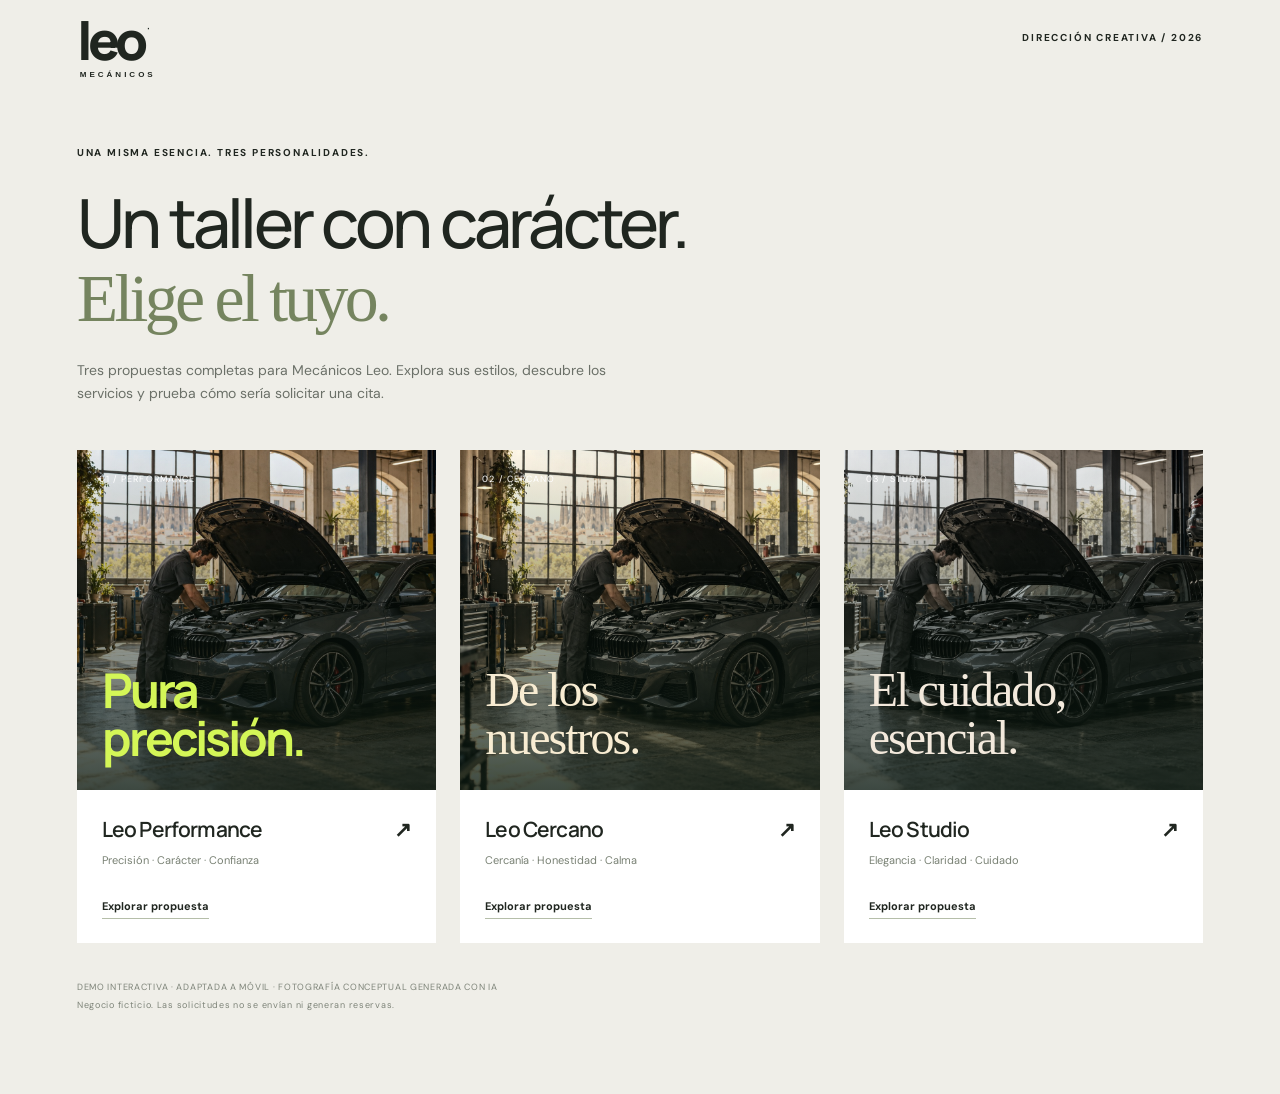
==== index.html @ 61a5a48f "Add three Mecánicos Leo website demos" ====
<!doctype html><html lang="es"><head><meta charset="utf-8"><meta name="viewport" content="width=device-width,initial-scale=1"><title>Mecánicos Leo · Tres formas de avanzar</title><link rel="stylesheet" href="styles.css"></head><body class="gallery"><header><a class="brand" href="index.html">leo<span>·</span><small>MECÁNICOS</small></a><span class="eyebrow">DIRECCIÓN CREATIVA / 2026</span></header><main class="gallery-main"><p class="eyebrow">UNA MISMA ESENCIA. TRES PERSONALIDADES.</p><h1>Un taller con carácter.<br><em>Elige el tuyo.</em></h1><p class="gallery-intro">Tres propuestas completas para Mecánicos Leo. Explora sus estilos, descubre los servicios y prueba cómo sería solicitar una cita.</p><div class="concepts"><a class="concept-card performance" href="performance.html"><div class="concept-image"><img src="assets/garage.jpg" alt="Fotografía conceptual de taller mecánico"><span>01 / PERFORMANCE</span><strong>Pura<br>precisión.</strong></div><div class="concept-info"><h2>Leo Performance <span>↗</span></h2><p>Precisión · Carácter · Confianza</p><b>Explorar propuesta</b></div></a><a class="concept-card cercano" href="cercano.html"><div class="concept-image"><img src="assets/garage.jpg" alt="Fotografía conceptual de taller mecánico"><span>02 / CERCANO</span><strong>De los<br>nuestros.</strong></div><div class="concept-info"><h2>Leo Cercano <span>↗</span></h2><p>Cercanía · Honestidad · Calma</p><b>Explorar propuesta</b></div></a><a class="concept-card studio" href="studio.html"><div class="concept-image"><img src="assets/garage.jpg" alt="Fotografía conceptual de taller mecánico"><span>03 / STUDIO</span><strong>El cuidado,<br>esencial.</strong></div><div class="concept-info"><h2>Leo Studio <span>↗</span></h2><p>Elegancia · Claridad · Cuidado</p><b>Explorar propuesta</b></div></a></div><p class="gallery-foot">DEMO INTERACTIVA · ADAPTADA A MÓVIL · FOTOGRAFÍA CONCEPTUAL GENERADA CON IA<br>Negocio ficticio. Las solicitudes no se envían ni generan reservas.</p></main></body></html>
---- styles.css ----
@import url('https://fonts.googleapis.com/css2?family=DM+Sans:wght@400;500;600;700&family=Manrope:wght@400;500;600;700;800&display=swap');
:root{--bg:#f5f4ef;--ink:#202521;--accent:#d4f657;--muted:#686e68;--line:#d9ddd4;--surface:#fff;--heading:'Manrope',Arial,sans-serif;--radius:0px}*{box-sizing:border-box}html{scroll-behavior:smooth;scroll-padding-top:110px}body{margin:0;background:var(--bg);color:var(--ink);font:15px/1.65 'DM Sans',Arial,sans-serif}a{color:inherit;text-decoration:none}button,input,textarea,select{font:inherit}button,a,input,textarea,select{-webkit-tap-highlight-color:transparent}button{cursor:pointer}img{width:100%;height:100%;object-fit:cover;display:block}h1,h2,h3,p{margin:0}h1,h2,h3{font-family:var(--heading);line-height:1.08;letter-spacing:-.055em}h1{font-size:clamp(56px,6.8vw,104px);font-weight:800}h1 em{font-style:normal;color:var(--accent)}h2{font-size:clamp(34px,4vw,58px);font-weight:600}h3{font-size:25px}button{border:0}.eyebrow{font-size:10px;font-weight:700;letter-spacing:.18em;margin-bottom:24px}header{height:100px;padding:0 6%;display:flex;align-items:center;justify-content:space-between;background:var(--bg);position:relative;z-index:5}.brand{font:800 53px/.75 'Manrope',Arial,sans-serif;letter-spacing:-5px;position:relative;display:inline-block}.brand>span{font:12px Arial;letter-spacing:0;vertical-align:top;margin-left:4px}.brand small{display:block;font:700 8px/1 Arial;letter-spacing:3px;margin:10px 0 0 3px}.mainnav{display:flex;align-items:center;gap:32px;font-size:12px;font-weight:600}.button{display:inline-flex;align-items:center;justify-content:space-between;gap:30px;min-height:54px;padding:17px 25px;background:var(--accent);color:#18201a;font-size:12px;font-weight:700;border-radius:var(--radius);transition:transform .2s,filter .2s}.button:hover{transform:translateY(-3px);filter:brightness(1.08)}.button.small{min-height:44px;padding:12px 22px}.menu{display:none}.concept{height:40px;background:#161a18;color:#cbd2cb;display:flex;align-items:center;justify-content:space-between;padding:0 6%;font-size:9px;letter-spacing:.1em}.concept nav{display:flex;gap:24px}.concept nav a{opacity:.55}.concept nav a[aria-current]{opacity:1;color:#d4f657}.hero{position:relative;min-height:650px;background:#1b211f;color:#fff;overflow:hidden}.hero-photo{position:absolute;inset:0}.hero-photo img{object-position:center 60%}.hero-photo:after{content:'';position:absolute;inset:0;background:linear-gradient(90deg,rgba(6,15,12,.94),rgba(6,15,12,.72) 35%,rgba(6,15,12,.08) 80%)}.hero-copy{position:relative;padding:80px 6% 90px;max-width:850px}.hero .eyebrow{color:var(--accent)}.description{max-width:395px;margin:27px 0;color:#d0d5d2;font-size:15px}.actions{display:flex;align-items:center;gap:28px}.secondary{font-size:12px;border-bottom:1px solid #727b75;padding:10px 0}.hero-note{font-size:10px;color:#b3bdb5;margin-top:35px}.hero-note span{margin:0 12px}.photo-caption{position:absolute;right:5%;bottom:36px;font-size:9px;letter-spacing:.18em;display:flex;flex-direction:column;gap:6px}.photo-caption span{opacity:.6}.trust{display:flex;justify-content:space-between;align-items:center;padding:28px 6%;border-bottom:1px solid var(--line);font-size:11px}.trust>span{font-weight:700;font-size:15px}.section{padding:95px 6%}.section-heading{display:flex;align-items:end;justify-content:space-between;gap:40px;margin-bottom:45px}.section-heading>p{max-width:330px;color:var(--muted);font-size:13px}.services{display:grid;grid-template-columns:repeat(3,1fr);border-top:1px solid var(--line)}.service{padding:30px 30px 20px 0}.service+.service{border-left:1px solid var(--line);padding-left:30px}.number{font-size:10px;color:var(--muted);display:block;margin-bottom:42px}.service h3{margin-bottom:18px}.service p{color:var(--muted);font-size:13px;max-width:300px;min-height:85px}.textlink{padding:12px 0;background:transparent;color:var(--ink);border-bottom:1px solid var(--line);font-size:11px;font-weight:700;display:flex;justify-content:space-between;gap:30px}.about{display:grid;grid-template-columns:1fr 1fr;gap:8%;padding-top:25px;align-items:center}.about-image{position:relative;height:530px;overflow:hidden;border-radius:var(--radius)}.about-image img{object-position:70% center}.about-image>span{position:absolute;bottom:25px;left:25px;color:#fff;font-size:9px;letter-spacing:.13em;background:#1b211fcc;padding:12px}.about-copy>p:not(.eyebrow){margin:25px 0;color:var(--muted);font-size:13px;max-width:410px}.promise{display:flex;gap:15px;margin:23px 0}.promise>span{font-size:14px}.promise strong{font-size:12px}.promise p{font-size:12px;color:var(--muted);margin-top:3px}.process{background:var(--ink);color:var(--bg)}.process>.eyebrow{color:var(--accent)}.steps{display:grid;grid-template-columns:repeat(3,1fr);gap:60px;margin-top:55px}.steps article{border-top:1px solid #ffffff30;padding-top:20px}.steps span{font-size:11px;color:var(--accent)}.steps h3{margin:30px 0 16px}.steps p{font-size:13px;opacity:.65;max-width:280px}.faq{display:grid;grid-template-columns:1fr 1fr;gap:50px}details{border-bottom:1px solid var(--line);padding:20px 0}summary{cursor:pointer;font-weight:600;font-size:13px;display:flex;justify-content:space-between;gap:20px;list-style:none}summary:after{content:'+'}details[open] summary:after{content:'−'}details p{font-size:13px;color:var(--muted);margin-top:15px}.closing{padding:75px 6%;background:var(--accent);position:relative}.closing .button{position:absolute;right:6%;bottom:85px;background:var(--ink);color:var(--bg)}.closing h2{font-size:clamp(40px,5vw,70px)}footer{display:flex;align-items:center;justify-content:space-between;padding:50px 6%;gap:30px}footer p{font-size:11px;color:var(--muted)}footer p small{font-size:10px}footer>a:last-child{font-size:11px}dialog{border:0;width:min(530px,calc(100% - 28px));padding:38px;background:var(--bg);color:var(--ink);border-radius:var(--radius);max-height:90vh;overflow:auto}dialog::backdrop{background:#08100ddd;backdrop-filter:blur(5px)}.dialog-head{display:flex;justify-content:space-between;align-items:start}.close{font-size:28px;background:transparent;color:var(--ink);line-height:1}dialog h2{font-size:36px}dialog form>p{font-size:12px;color:var(--muted);margin:15px 0}label{display:block;font-size:12px;font-weight:600;margin:18px 0}label span{color:var(--muted);font-weight:400}input,select,textarea{display:block;width:100%;margin-top:7px;border:1px solid var(--line);background:var(--surface);color:var(--ink);padding:12px;border-radius:var(--radius);min-height:46px}form>.button{width:100%}.result{background:#e3efd4;color:#233d21;padding:16px;font-size:13px;margin-top:20px}.form-note{text-align:center;font-size:10px!important}:focus-visible{outline:3px solid #769ad9;outline-offset:4px}.cercano{--bg:#f7f3eb;--ink:#303e32;--accent:#d3e2aa;--muted:#767b6f;--line:#dedfd4;--radius:8px;--heading:Georgia,serif}.cercano h1{font-weight:400;letter-spacing:-.06em}.cercano h1 em{color:#e5dfbe;font-style:italic}.cercano .hero{margin:0 3%;border-radius:12px;min-height:660px}.cercano .hero-photo{left:39%}.cercano .hero-photo img{object-position:65% center}.cercano .hero-photo:after{background:linear-gradient(90deg,#303e32,transparent 70%)}.cercano .hero{background:#303e32}.cercano .hero-copy{padding-left:3.2%}.cercano .photo-caption{bottom:25px}.cercano .closing{margin:0 3%;border-radius:12px;background:#e3e8d7}.cercano .process{background:#e7eadf;color:#303e32}.cercano .process>.eyebrow,.cercano .steps span{color:#64764c}.cercano .steps article{border-color:#303e3230}.studio{--bg:#f5f3ef;--ink:#2a2928;--accent:#c5a583;--muted:#817c76;--line:#dcd7cf;--heading:Georgia,serif}.studio h1{font-weight:400;letter-spacing:-.05em}.studio h1 em{color:#a88b6e;font-style:italic}.studio .hero{background:var(--bg);color:var(--ink);display:grid;grid-template-columns:1fr 1fr;padding:20px 6% 60px;gap:5%;min-height:650px}.studio .hero-photo{position:relative;grid-column:2;grid-row:1}.studio .hero-photo:after{display:none}.studio .hero-copy{grid-column:1;grid-row:1;padding:55px 0 40px}.studio h1{font-size:clamp(45px,5.6vw,84px)}.studio .hero .eyebrow{color:var(--muted)}.studio .description,.studio .hero-note{color:var(--muted)}.studio .hero .button{background:var(--ink);color:#fff}.studio .photo-caption{right:8%;color:#fff;bottom:85px}.studio .actions{align-items:start;flex-direction:column;gap:12px}.studio .trust{margin:0 6%;padding:25px 0;border-top:1px solid var(--line)}.studio .closing{background:#e5dfd5}.studio .process{background:#30302e}.gallery{background:#efeee8;--ink:#202620}.gallery header{background:transparent}.gallery-main{padding:45px 6%}.gallery h1{font-size:clamp(40px,5.3vw,76px);font-weight:500}.gallery h1 em{color:#75845f;font-family:Georgia,serif}.gallery-intro{max-width:570px;margin:24px 0 45px;color:#6b7068;font-size:14px}.concepts{display:grid;grid-template-columns:repeat(3,1fr);gap:24px}.concept-card{background:#fff;transition:transform .25s}.concept-card:hover{transform:translateY(-8px)}.concept-image{height:340px;position:relative;overflow:hidden;background:#17221b}.concept-image:after{content:'';position:absolute;inset:0;background:linear-gradient(0deg,#0c1a12ca,transparent)}.concept-image img{transition:transform .6s;object-position:65% center}.concept-card:hover img{transform:scale(1.05)}.concept-image>span{position:absolute;top:22px;left:22px;color:#fff;font-size:9px;letter-spacing:.12em;z-index:1}.concept-image strong{position:absolute;bottom:28px;left:25px;color:#d4f657;font:700 48px/1 'Manrope',Arial,sans-serif;letter-spacing:-3px;z-index:1}.concept-card.cercano .concept-image strong{font-family:Georgia,serif;font-weight:400;color:#f8ecd2;letter-spacing:-2px}.concept-card.cercano img{filter:sepia(.3);object-position:40% center}.concept-card.studio .concept-image strong{font-family:Georgia,serif;font-weight:400;color:#f3e9dc;letter-spacing:-2px}.concept-card.studio img{filter:saturate(.4);object-position:80% center}.concept-info{padding:25px}.concept-info h2{font:600 21px 'Manrope',Arial,sans-serif;letter-spacing:-.04em;display:flex;justify-content:space-between}.concept-info p{font-size:11px;color:#788073;margin:8px 0 24px}.concept-info b{font-size:11px;border-bottom:1px solid #b5bea9;padding-bottom:5px}.gallery-foot{font-size:9px;letter-spacing:.08em;color:#7e8479;margin:35px 0;line-height:2}
@media(min-width:1600px){body{max-width:1800px;margin:auto}}@media(max-width:900px){.mainnav{gap:18px}.hero-copy{max-width:660px}.hero h1{font-size:72px}.section{padding:70px 6%}.about{gap:5%}.about-image{height:450px}.concepts{gap:15px}.concept-image{height:290px}.concept-image strong{font-size:39px}.concept-info{padding:20px}.concept-info h2{font-size:17px}.studio .hero h1{font-size:57px}.studio .description{font-size:13px}.concept>span{display:none}}@media(max-width:650px){header{height:85px}.brand{font-size:45px}.concept{height:auto;min-height:60px;align-items:start;justify-content:center;flex-direction:column;gap:7px;padding:8px 6%}.concept nav{gap:20px}.concept>a{font-size:8px}.menu{display:block;background:transparent;color:var(--ink);font-size:12px}.mainnav{display:none;position:absolute;top:85px;left:0;right:0;padding:25px 6%;background:var(--bg);box-shadow:0 15px 20px #0002}.mainnav.open{display:flex;align-items:stretch;flex-direction:column}.hero{min-height:720px}.hero-copy{padding:55px 6% 190px}.hero h1{font-size:clamp(48px,12vw,70px)}.hero-photo img{object-position:65% center}.hero-photo:after{background:linear-gradient(90deg,#0e1914e8,#0e191450),linear-gradient(0deg,#0e191450,#0e191440)}.description{font-size:14px;max-width:340px}.actions{gap:20px;flex-wrap:wrap}.hero-note{margin-top:24px}.photo-caption{left:6%;bottom:30px}.trust{display:grid;grid-template-columns:1fr 1fr;gap:14px;padding:24px 6%}.trust>span{font-size:13px}.trust p{font-size:10px}.section{padding:60px 6%}.section-heading{display:block;margin-bottom:30px}.section-heading>p{margin-top:22px}.services{grid-template-columns:1fr}.service,.service+.service{padding:25px 0;border-left:0;border-bottom:1px solid var(--line)}.number{margin-bottom:20px}.service p{min-height:0;margin-bottom:16px;max-width:100%}.service h3{font-size:27px}.about{display:flex;flex-direction:column;gap:35px;padding-top:10px}.about-image{width:100%;height:360px}.about-copy{width:100%}.steps{grid-template-columns:1fr;gap:30px;margin-top:35px}.steps h3{margin-top:18px}.steps p{max-width:100%}.faq{grid-template-columns:1fr;gap:25px}.closing{padding:50px 6%}.closing .button{position:static;margin-top:30px}.closing h2{font-size:43px}footer{align-items:start;flex-wrap:wrap;gap:25px}footer p{max-width:220px}footer>a:last-child{width:100%}.cercano .hero-photo{left:0;top:40%}.cercano .hero-photo:after{background:linear-gradient(0deg,#303e3230,#303e32)}.cercano .hero-copy{padding:40px 6% 230px}.cercano .hero h1{font-size:58px}.cercano .hero .eyebrow{font-size:8px}.cercano .description{font-size:13px}.studio .hero{display:flex;flex-direction:column;padding:0 6% 35px;gap:0}.studio .hero-copy{order:0;padding-top:35px}.studio .hero-photo{order:1;height:340px;flex:none}.studio .hero h1{font-size:56px}.studio .photo-caption{bottom:55px;left:10%;font-size:8px}.studio .actions{flex-direction:row;align-items:center;gap:18px}.studio .hero-note{margin-top:20px}.gallery header>.eyebrow{font-size:8px;margin:0;max-width:120px;text-align:right}.gallery-main{padding-top:30px}.gallery h1{font-size:43px}.gallery-intro{font-size:13px}.concepts{grid-template-columns:1fr;gap:25px}.concept-image{height:330px}.concept-image strong{font-size:52px}.concept-info h2{font-size:24px}.concept-info p{margin-bottom:17px}.gallery-foot{font-size:8px}dialog{padding:25px}dialog h2{font-size:32px}}
@media(prefers-reduced-motion:reduce){html{scroll-behavior:auto}*{transition:none!important}}
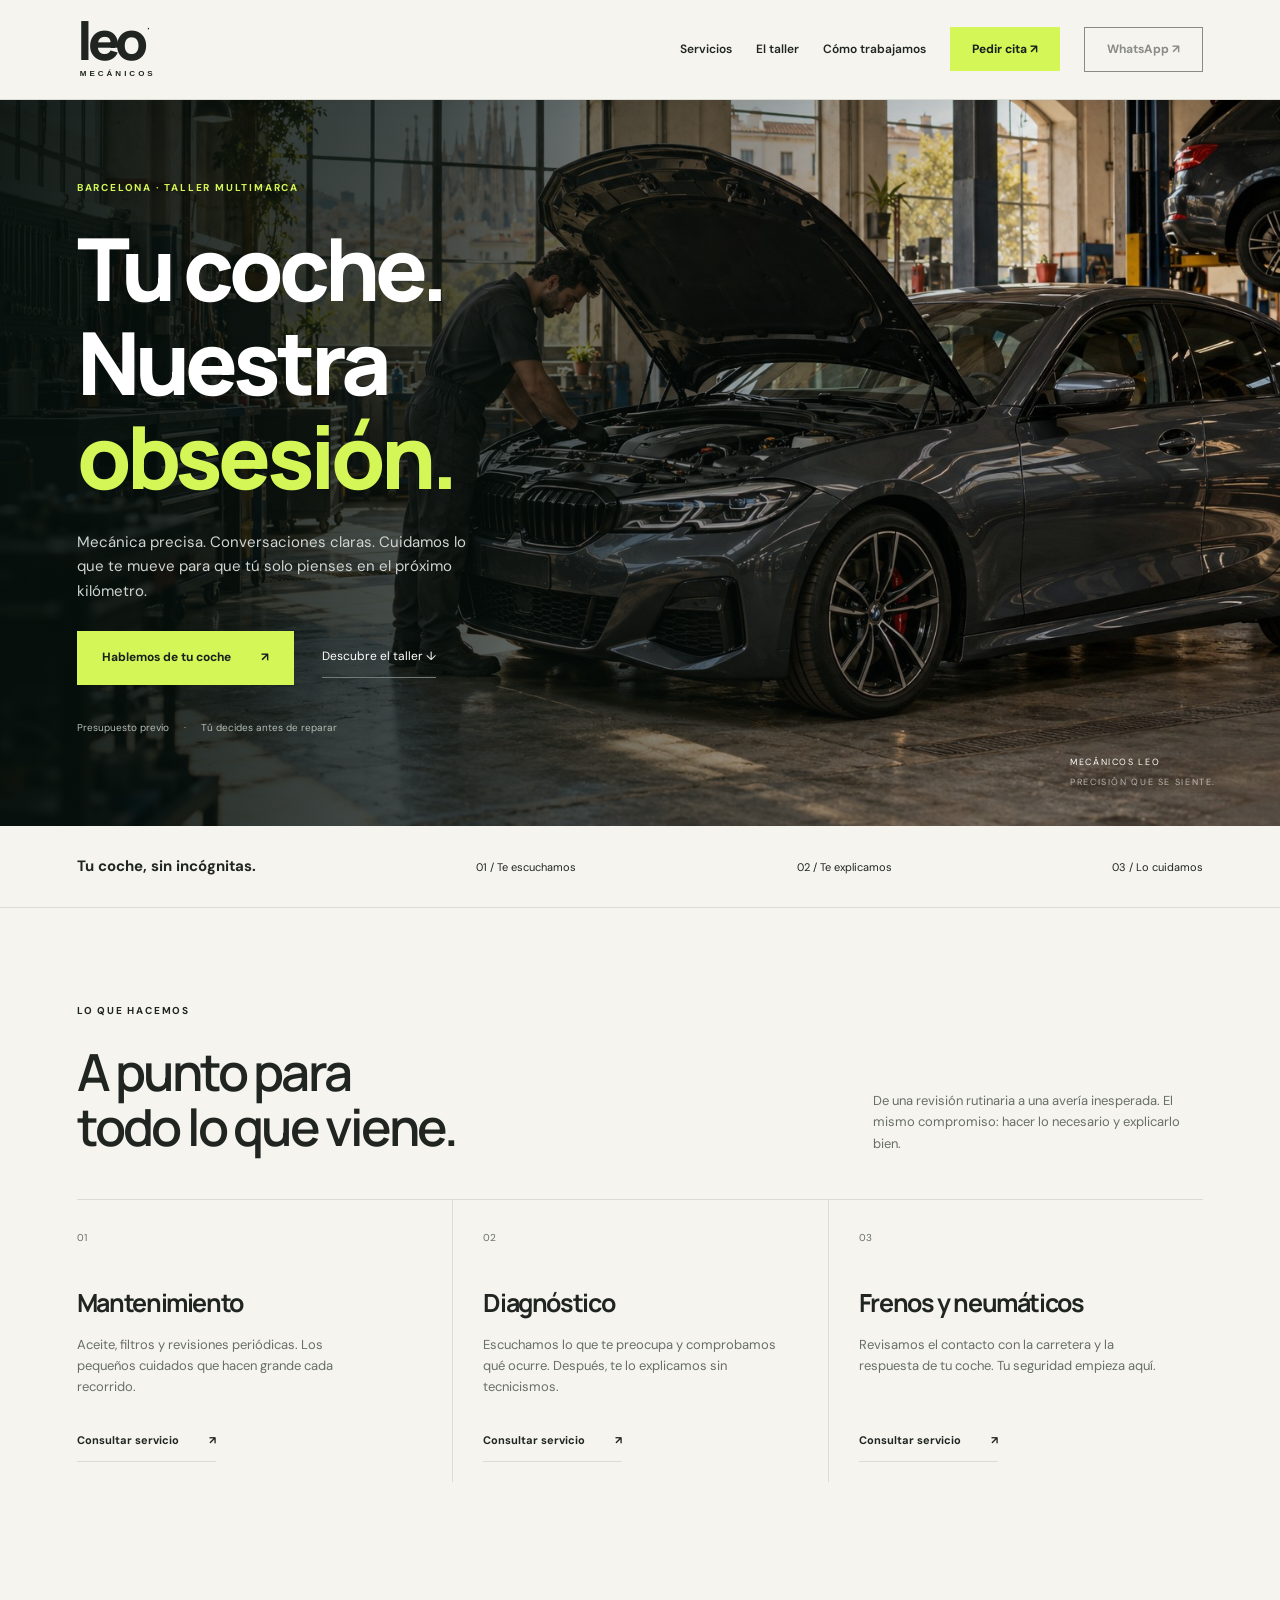
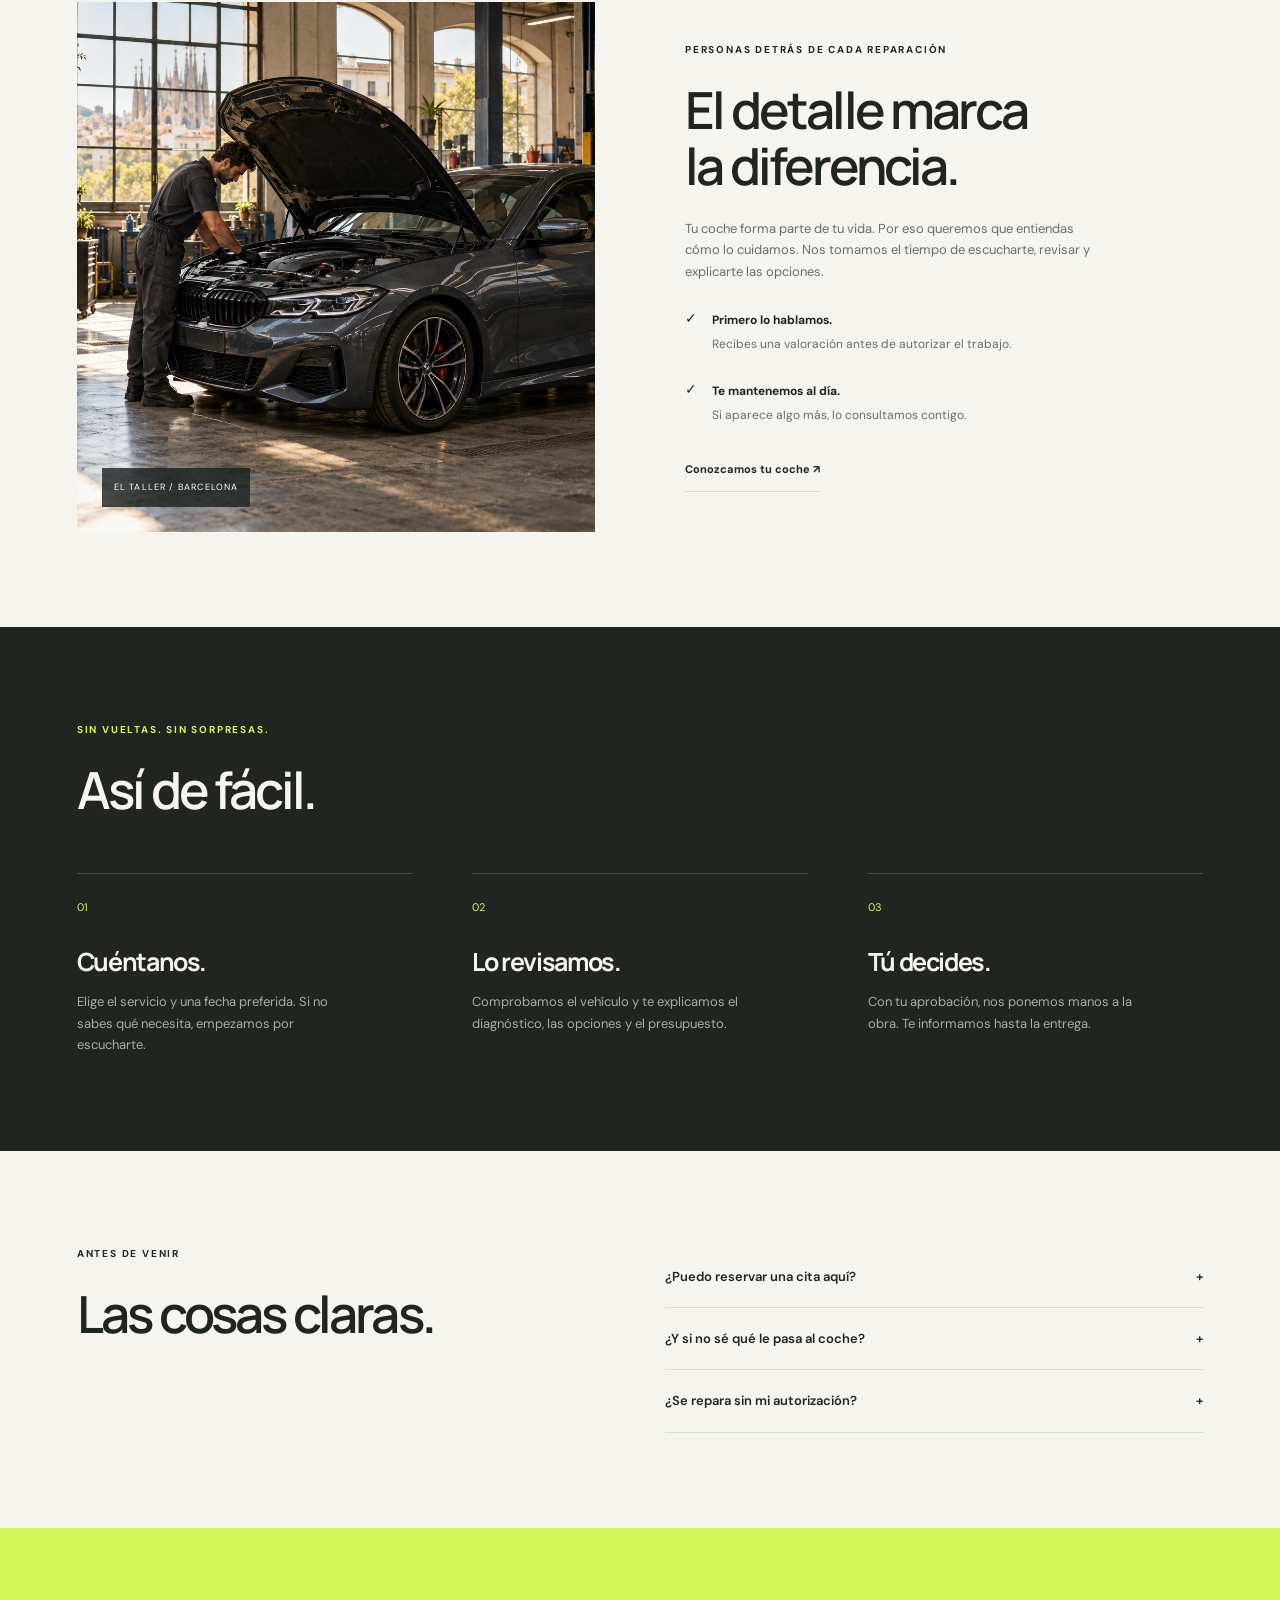
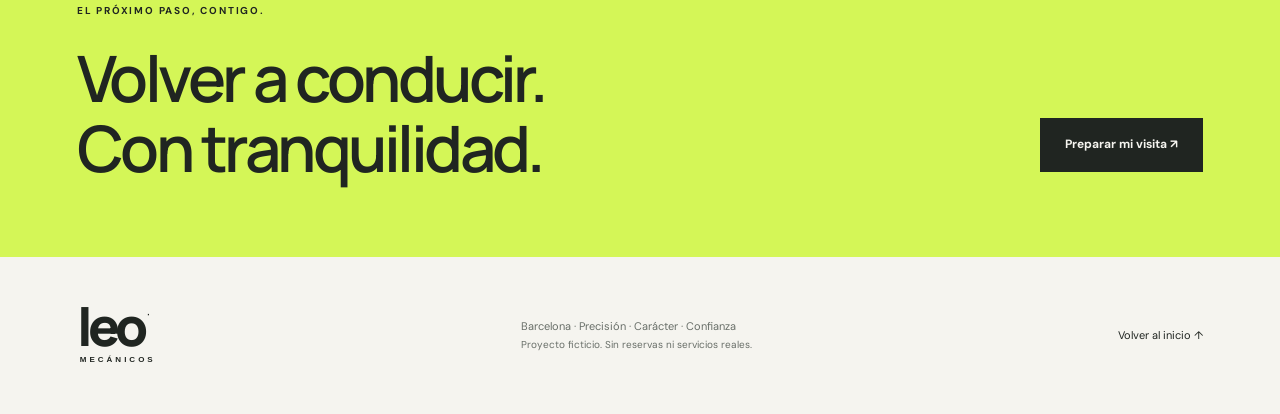
==== commit 29450626: "Keep Performance homepage and add sticky navigation" ====
--- a/index.html
+++ b/index.html
@@ -1 +1,11 @@
-<!doctype html><html lang="es"><head><meta charset="utf-8"><meta name="viewport" content="width=device-width,initial-scale=1"><title>Mecánicos Leo · Tres formas de avanzar</title><link rel="stylesheet" href="styles.css"></head><body class="gallery"><header><a class="brand" href="index.html">leo<span>·</span><small>MECÁNICOS</small></a><span class="eyebrow">DIRECCIÓN CREATIVA / 2026</span></header><main class="gallery-main"><p class="eyebrow">UNA MISMA ESENCIA. TRES PERSONALIDADES.</p><h1>Un taller con carácter.<br><em>Elige el tuyo.</em></h1><p class="gallery-intro">Tres propuestas completas para Mecánicos Leo. Explora sus estilos, descubre los servicios y prueba cómo sería solicitar una cita.</p><div class="concepts"><a class="concept-card performance" href="performance.html"><div class="concept-image"><img src="assets/garage.jpg" alt="Fotografía conceptual de taller mecánico"><span>01 / PERFORMANCE</span><strong>Pura<br>precisión.</strong></div><div class="concept-info"><h2>Leo Performance <span>↗</span></h2><p>Precisión · Carácter · Confianza</p><b>Explorar propuesta</b></div></a><a class="concept-card cercano" href="cercano.html"><div class="concept-image"><img src="assets/garage.jpg" alt="Fotografía conceptual de taller mecánico"><span>02 / CERCANO</span><strong>De los<br>nuestros.</strong></div><div class="concept-info"><h2>Leo Cercano <span>↗</span></h2><p>Cercanía · Honestidad · Calma</p><b>Explorar propuesta</b></div></a><a class="concept-card studio" href="studio.html"><div class="concept-image"><img src="assets/garage.jpg" alt="Fotografía conceptual de taller mecánico"><span>03 / STUDIO</span><strong>El cuidado,<br>esencial.</strong></div><div class="concept-info"><h2>Leo Studio <span>↗</span></h2><p>Elegancia · Claridad · Cuidado</p><b>Explorar propuesta</b></div></a></div><p class="gallery-foot">DEMO INTERACTIVA · ADAPTADA A MÓVIL · FOTOGRAFÍA CONCEPTUAL GENERADA CON IA<br>Negocio ficticio. Las solicitudes no se envían ni generan reservas.</p></main></body></html>+<!doctype html><html lang="es"><head><meta charset="utf-8"><meta name="viewport" content="width=device-width,initial-scale=1"><meta name="description" content="Mecánicos Leo. Mantenimiento, diagnóstico, frenos y neumáticos. Demo de taller mecánico en Barcelona."><title>Leo Performance · Mecánicos Leo</title><link rel="stylesheet" href="styles.css"><script defer src="app.js"></script></head><body class="performance">
+<header><a class="brand" href="#inicio">leo<span>·</span><small>MECÁNICOS</small></a><nav class="mainnav" id="navigation" aria-label="Navegación principal"><a href="#servicios">Servicios</a><a href="#taller">El taller</a><a href="#proceso">Cómo trabajamos</a><button class="button small" data-book>Pedir cita ↗</button><button class="button small whatsapp" type="button" disabled title="Pendiente de configurar el número del taller">WhatsApp ↗</button></nav><button class="menu" aria-controls="navigation" aria-expanded="false">Menú +</button></header>
+<main id="inicio"><section class="hero"><div class="hero-photo"><img src="assets/garage.jpg" alt="Escena fotográfica conceptual de un mecánico revisando un coche en un taller" fetchpriority="high"></div><div class="hero-copy"><p class="eyebrow">BARCELONA · TALLER MULTIMARCA</p><h1>Tu coche.<br>Nuestra <em>obsesión.</em></h1><p class="description">Mecánica precisa. Conversaciones claras. Cuidamos lo que te mueve para que tú solo pienses en el próximo kilómetro.</p><div class="actions"><button class="button" data-book>Hablemos de tu coche <span>↗</span></button><a class="secondary" href="#servicios">Descubre el taller ↓</a></div><p class="hero-note">Presupuesto previo <span>·</span> Tú decides antes de reparar</p></div><div class="photo-caption">MECÁNICOS LEO <span>PRECISIÓN QUE SE SIENTE.</span></div></section>
+<div class="trust"><span>Tu coche, sin incógnitas.</span><p>01 / Te escuchamos</p><p>02 / Te explicamos</p><p>03 / Lo cuidamos</p></div>
+<section class="section" id="servicios"><div class="section-heading"><div><p class="eyebrow">LO QUE HACEMOS</p><h2>A punto para<br>todo lo que viene.</h2></div><p>De una revisión rutinaria a una avería inesperada. El mismo compromiso: hacer lo necesario y explicarlo bien.</p></div><div class="services"><article class="service"><span class="number">01</span><h3>Mantenimiento</h3><p>Aceite, filtros y revisiones periódicas. Los pequeños cuidados que hacen grande cada recorrido.</p><button class="textlink" data-book data-service="Mantenimiento">Consultar servicio <span>↗</span></button></article><article class="service"><span class="number">02</span><h3>Diagnóstico</h3><p>Escuchamos lo que te preocupa y comprobamos qué ocurre. Después, te lo explicamos sin tecnicismos.</p><button class="textlink" data-book data-service="Diagnóstico">Consultar servicio <span>↗</span></button></article><article class="service"><span class="number">03</span><h3>Frenos y neumáticos</h3><p>Revisamos el contacto con la carretera y la respuesta de tu coche. Tu seguridad empieza aquí.</p><button class="textlink" data-book data-service="Frenos y neumáticos">Consultar servicio <span>↗</span></button></article></div></section>
+<section class="about section" id="taller"><div class="about-image"><img src="assets/garage.jpg" alt="Vista del espacio de trabajo y revisión mecánica" loading="lazy"><span>EL TALLER / BARCELONA</span></div><div class="about-copy"><p class="eyebrow">PERSONAS DETRÁS DE CADA REPARACIÓN</p><h2>El detalle marca<br>la diferencia.</h2><p>Tu coche forma parte de tu vida. Por eso queremos que entiendas cómo lo cuidamos. Nos tomamos el tiempo de escucharte, revisar y explicarte las opciones.</p><div class="promise"><span>✓</span><div><strong>Primero lo hablamos.</strong><p>Recibes una valoración antes de autorizar el trabajo.</p></div></div><div class="promise"><span>✓</span><div><strong>Te mantenemos al día.</strong><p>Si aparece algo más, lo consultamos contigo.</p></div></div><button class="textlink" data-book>Conozcamos tu coche ↗</button></div></section>
+<section class="process section" id="proceso"><p class="eyebrow">SIN VUELTAS. SIN SORPRESAS.</p><h2>Así de fácil.</h2><div class="steps"><article><span>01</span><h3>Cuéntanos.</h3><p>Elige el servicio y una fecha preferida. Si no sabes qué necesita, empezamos por escucharte.</p></article><article><span>02</span><h3>Lo revisamos.</h3><p>Comprobamos el vehículo y te explicamos el diagnóstico, las opciones y el presupuesto.</p></article><article><span>03</span><h3>Tú decides.</h3><p>Con tu aprobación, nos ponemos manos a la obra. Te informamos hasta la entrega.</p></article></div></section>
+<section class="section faq"><div><p class="eyebrow">ANTES DE VENIR</p><h2>Las cosas claras.</h2></div><div><details><summary>¿Puedo reservar una cita aquí?</summary><p>Puedes probar la solicitud de demostración. No envía datos ni confirma una cita real.</p></details><details><summary>¿Y si no sé qué le pasa al coche?</summary><p>Selecciona «No lo tengo claro» en el formulario. En un taller real, el siguiente paso sería una valoración del vehículo.</p></details><details><summary>¿Se repara sin mi autorización?</summary><p>La propuesta de atención contempla explicar el presupuesto y pedir tu aprobación antes de intervenir.</p></details></div></section>
+<section class="closing"><p class="eyebrow">EL PRÓXIMO PASO, CONTIGO.</p><h2>Volver a conducir.<br>Con tranquilidad.</h2><button class="button" data-book>Preparar mi visita ↗</button></section></main>
+<footer><a class="brand" href="#inicio">leo<span>·</span><small>MECÁNICOS</small></a><p>Barcelona · Precisión · Carácter · Confianza<br><small>Proyecto ficticio. Sin reservas ni servicios reales.</small></p><a href="#inicio">Volver al inicio ↑</a></footer>
+<dialog id="booking"><form id="booking-form"><div class="dialog-head"><p class="eyebrow">TU PRÓXIMA VISITA</p><button type="button" class="close" aria-label="Cerrar">×</button></div><h2>Vamos a ponerlo<br>en marcha.</h2><p>Prueba el recorrido. Esta demo no envía ni guarda tus datos.</p><label>¿Qué necesita tu coche?<select name="service" required><option>Mantenimiento</option><option>Diagnóstico</option><option>Frenos y neumáticos</option><option>No lo tengo claro</option></select></label><label>Fecha preferida<input name="date" type="date" required></label><label>Cuéntanos un poco más <span>(opcional)</span><textarea name="message" rows="3" placeholder="Por ejemplo: se enciende un testigo al arrancar…" maxlength="500"></textarea></label><button class="button" type="submit">Simular solicitud ↗</button><p class="form-note">No se realiza ninguna reserva real.</p><div class="result" role="status" hidden></div></form></dialog></body></html>
--- a/styles.css
+++ b/styles.css
@@ -2,3 +2,6 @@
 :root{--bg:#f5f4ef;--ink:#202521;--accent:#d4f657;--muted:#686e68;--line:#d9ddd4;--surface:#fff;--heading:'Manrope',Arial,sans-serif;--radius:0px}*{box-sizing:border-box}html{scroll-behavior:smooth;scroll-padding-top:110px}body{margin:0;background:var(--bg);color:var(--ink);font:15px/1.65 'DM Sans',Arial,sans-serif}a{color:inherit;text-decoration:none}button,input,textarea,select{font:inherit}button,a,input,textarea,select{-webkit-tap-highlight-color:transparent}button{cursor:pointer}img{width:100%;height:100%;object-fit:cover;display:block}h1,h2,h3,p{margin:0}h1,h2,h3{font-family:var(--heading);line-height:1.08;letter-spacing:-.055em}h1{font-size:clamp(56px,6.8vw,104px);font-weight:800}h1 em{font-style:normal;color:var(--accent)}h2{font-size:clamp(34px,4vw,58px);font-weight:600}h3{font-size:25px}button{border:0}.eyebrow{font-size:10px;font-weight:700;letter-spacing:.18em;margin-bottom:24px}header{height:100px;padding:0 6%;display:flex;align-items:center;justify-content:space-between;background:var(--bg);position:relative;z-index:5}.brand{font:800 53px/.75 'Manrope',Arial,sans-serif;letter-spacing:-5px;position:relative;display:inline-block}.brand>span{font:12px Arial;letter-spacing:0;vertical-align:top;margin-left:4px}.brand small{display:block;font:700 8px/1 Arial;letter-spacing:3px;margin:10px 0 0 3px}.mainnav{display:flex;align-items:center;gap:32px;font-size:12px;font-weight:600}.button{display:inline-flex;align-items:center;justify-content:space-between;gap:30px;min-height:54px;padding:17px 25px;background:var(--accent);color:#18201a;font-size:12px;font-weight:700;border-radius:var(--radius);transition:transform .2s,filter .2s}.button:hover{transform:translateY(-3px);filter:brightness(1.08)}.button.small{min-height:44px;padding:12px 22px}.menu{display:none}.concept{height:40px;background:#161a18;color:#cbd2cb;display:flex;align-items:center;justify-content:space-between;padding:0 6%;font-size:9px;letter-spacing:.1em}.concept nav{display:flex;gap:24px}.concept nav a{opacity:.55}.concept nav a[aria-current]{opacity:1;color:#d4f657}.hero{position:relative;min-height:650px;background:#1b211f;color:#fff;overflow:hidden}.hero-photo{position:absolute;inset:0}.hero-photo img{object-position:center 60%}.hero-photo:after{content:'';position:absolute;inset:0;background:linear-gradient(90deg,rgba(6,15,12,.94),rgba(6,15,12,.72) 35%,rgba(6,15,12,.08) 80%)}.hero-copy{position:relative;padding:80px 6% 90px;max-width:850px}.hero .eyebrow{color:var(--accent)}.description{max-width:395px;margin:27px 0;color:#d0d5d2;font-size:15px}.actions{display:flex;align-items:center;gap:28px}.secondary{font-size:12px;border-bottom:1px solid #727b75;padding:10px 0}.hero-note{font-size:10px;color:#b3bdb5;margin-top:35px}.hero-note span{margin:0 12px}.photo-caption{position:absolute;right:5%;bottom:36px;font-size:9px;letter-spacing:.18em;display:flex;flex-direction:column;gap:6px}.photo-caption span{opacity:.6}.trust{display:flex;justify-content:space-between;align-items:center;padding:28px 6%;border-bottom:1px solid var(--line);font-size:11px}.trust>span{font-weight:700;font-size:15px}.section{padding:95px 6%}.section-heading{display:flex;align-items:end;justify-content:space-between;gap:40px;margin-bottom:45px}.section-heading>p{max-width:330px;color:var(--muted);font-size:13px}.services{display:grid;grid-template-columns:repeat(3,1fr);border-top:1px solid var(--line)}.service{padding:30px 30px 20px 0}.service+.service{border-left:1px solid var(--line);padding-left:30px}.number{font-size:10px;color:var(--muted);display:block;margin-bottom:42px}.service h3{margin-bottom:18px}.service p{color:var(--muted);font-size:13px;max-width:300px;min-height:85px}.textlink{padding:12px 0;background:transparent;color:var(--ink);border-bottom:1px solid var(--line);font-size:11px;font-weight:700;display:flex;justify-content:space-between;gap:30px}.about{display:grid;grid-template-columns:1fr 1fr;gap:8%;padding-top:25px;align-items:center}.about-image{position:relative;height:530px;overflow:hidden;border-radius:var(--radius)}.about-image img{object-position:70% center}.about-image>span{position:absolute;bottom:25px;left:25px;color:#fff;font-size:9px;letter-spacing:.13em;background:#1b211fcc;padding:12px}.about-copy>p:not(.eyebrow){margin:25px 0;color:var(--muted);font-size:13px;max-width:410px}.promise{display:flex;gap:15px;margin:23px 0}.promise>span{font-size:14px}.promise strong{font-size:12px}.promise p{font-size:12px;color:var(--muted);margin-top:3px}.process{background:var(--ink);color:var(--bg)}.process>.eyebrow{color:var(--accent)}.steps{display:grid;grid-template-columns:repeat(3,1fr);gap:60px;margin-top:55px}.steps article{border-top:1px solid #ffffff30;padding-top:20px}.steps span{font-size:11px;color:var(--accent)}.steps h3{margin:30px 0 16px}.steps p{font-size:13px;opacity:.65;max-width:280px}.faq{display:grid;grid-template-columns:1fr 1fr;gap:50px}details{border-bottom:1px solid var(--line);padding:20px 0}summary{cursor:pointer;font-weight:600;font-size:13px;display:flex;justify-content:space-between;gap:20px;list-style:none}summary:after{content:'+'}details[open] summary:after{content:'−'}details p{font-size:13px;color:var(--muted);margin-top:15px}.closing{padding:75px 6%;background:var(--accent);position:relative}.closing .button{position:absolute;right:6%;bottom:85px;background:var(--ink);color:var(--bg)}.closing h2{font-size:clamp(40px,5vw,70px)}footer{display:flex;align-items:center;justify-content:space-between;padding:50px 6%;gap:30px}footer p{font-size:11px;color:var(--muted)}footer p small{font-size:10px}footer>a:last-child{font-size:11px}dialog{border:0;width:min(530px,calc(100% - 28px));padding:38px;background:var(--bg);color:var(--ink);border-radius:var(--radius);max-height:90vh;overflow:auto}dialog::backdrop{background:#08100ddd;backdrop-filter:blur(5px)}.dialog-head{display:flex;justify-content:space-between;align-items:start}.close{font-size:28px;background:transparent;color:var(--ink);line-height:1}dialog h2{font-size:36px}dialog form>p{font-size:12px;color:var(--muted);margin:15px 0}label{display:block;font-size:12px;font-weight:600;margin:18px 0}label span{color:var(--muted);font-weight:400}input,select,textarea{display:block;width:100%;margin-top:7px;border:1px solid var(--line);background:var(--surface);color:var(--ink);padding:12px;border-radius:var(--radius);min-height:46px}form>.button{width:100%}.result{background:#e3efd4;color:#233d21;padding:16px;font-size:13px;margin-top:20px}.form-note{text-align:center;font-size:10px!important}:focus-visible{outline:3px solid #769ad9;outline-offset:4px}.cercano{--bg:#f7f3eb;--ink:#303e32;--accent:#d3e2aa;--muted:#767b6f;--line:#dedfd4;--radius:8px;--heading:Georgia,serif}.cercano h1{font-weight:400;letter-spacing:-.06em}.cercano h1 em{color:#e5dfbe;font-style:italic}.cercano .hero{margin:0 3%;border-radius:12px;min-height:660px}.cercano .hero-photo{left:39%}.cercano .hero-photo img{object-position:65% center}.cercano .hero-photo:after{background:linear-gradient(90deg,#303e32,transparent 70%)}.cercano .hero{background:#303e32}.cercano .hero-copy{padding-left:3.2%}.cercano .photo-caption{bottom:25px}.cercano .closing{margin:0 3%;border-radius:12px;background:#e3e8d7}.cercano .process{background:#e7eadf;color:#303e32}.cercano .process>.eyebrow,.cercano .steps span{color:#64764c}.cercano .steps article{border-color:#303e3230}.studio{--bg:#f5f3ef;--ink:#2a2928;--accent:#c5a583;--muted:#817c76;--line:#dcd7cf;--heading:Georgia,serif}.studio h1{font-weight:400;letter-spacing:-.05em}.studio h1 em{color:#a88b6e;font-style:italic}.studio .hero{background:var(--bg);color:var(--ink);display:grid;grid-template-columns:1fr 1fr;padding:20px 6% 60px;gap:5%;min-height:650px}.studio .hero-photo{position:relative;grid-column:2;grid-row:1}.studio .hero-photo:after{display:none}.studio .hero-copy{grid-column:1;grid-row:1;padding:55px 0 40px}.studio h1{font-size:clamp(45px,5.6vw,84px)}.studio .hero .eyebrow{color:var(--muted)}.studio .description,.studio .hero-note{color:var(--muted)}.studio .hero .button{background:var(--ink);color:#fff}.studio .photo-caption{right:8%;color:#fff;bottom:85px}.studio .actions{align-items:start;flex-direction:column;gap:12px}.studio .trust{margin:0 6%;padding:25px 0;border-top:1px solid var(--line)}.studio .closing{background:#e5dfd5}.studio .process{background:#30302e}.gallery{background:#efeee8;--ink:#202620}.gallery header{background:transparent}.gallery-main{padding:45px 6%}.gallery h1{font-size:clamp(40px,5.3vw,76px);font-weight:500}.gallery h1 em{color:#75845f;font-family:Georgia,serif}.gallery-intro{max-width:570px;margin:24px 0 45px;color:#6b7068;font-size:14px}.concepts{display:grid;grid-template-columns:repeat(3,1fr);gap:24px}.concept-card{background:#fff;transition:transform .25s}.concept-card:hover{transform:translateY(-8px)}.concept-image{height:340px;position:relative;overflow:hidden;background:#17221b}.concept-image:after{content:'';position:absolute;inset:0;background:linear-gradient(0deg,#0c1a12ca,transparent)}.concept-image img{transition:transform .6s;object-position:65% center}.concept-card:hover img{transform:scale(1.05)}.concept-image>span{position:absolute;top:22px;left:22px;color:#fff;font-size:9px;letter-spacing:.12em;z-index:1}.concept-image strong{position:absolute;bottom:28px;left:25px;color:#d4f657;font:700 48px/1 'Manrope',Arial,sans-serif;letter-spacing:-3px;z-index:1}.concept-card.cercano .concept-image strong{font-family:Georgia,serif;font-weight:400;color:#f8ecd2;letter-spacing:-2px}.concept-card.cercano img{filter:sepia(.3);object-position:40% center}.concept-card.studio .concept-image strong{font-family:Georgia,serif;font-weight:400;color:#f3e9dc;letter-spacing:-2px}.concept-card.studio img{filter:saturate(.4);object-position:80% center}.concept-info{padding:25px}.concept-info h2{font:600 21px 'Manrope',Arial,sans-serif;letter-spacing:-.04em;display:flex;justify-content:space-between}.concept-info p{font-size:11px;color:#788073;margin:8px 0 24px}.concept-info b{font-size:11px;border-bottom:1px solid #b5bea9;padding-bottom:5px}.gallery-foot{font-size:9px;letter-spacing:.08em;color:#7e8479;margin:35px 0;line-height:2}
 @media(min-width:1600px){body{max-width:1800px;margin:auto}}@media(max-width:900px){.mainnav{gap:18px}.hero-copy{max-width:660px}.hero h1{font-size:72px}.section{padding:70px 6%}.about{gap:5%}.about-image{height:450px}.concepts{gap:15px}.concept-image{height:290px}.concept-image strong{font-size:39px}.concept-info{padding:20px}.concept-info h2{font-size:17px}.studio .hero h1{font-size:57px}.studio .description{font-size:13px}.concept>span{display:none}}@media(max-width:650px){header{height:85px}.brand{font-size:45px}.concept{height:auto;min-height:60px;align-items:start;justify-content:center;flex-direction:column;gap:7px;padding:8px 6%}.concept nav{gap:20px}.concept>a{font-size:8px}.menu{display:block;background:transparent;color:var(--ink);font-size:12px}.mainnav{display:none;position:absolute;top:85px;left:0;right:0;padding:25px 6%;background:var(--bg);box-shadow:0 15px 20px #0002}.mainnav.open{display:flex;align-items:stretch;flex-direction:column}.hero{min-height:720px}.hero-copy{padding:55px 6% 190px}.hero h1{font-size:clamp(48px,12vw,70px)}.hero-photo img{object-position:65% center}.hero-photo:after{background:linear-gradient(90deg,#0e1914e8,#0e191450),linear-gradient(0deg,#0e191450,#0e191440)}.description{font-size:14px;max-width:340px}.actions{gap:20px;flex-wrap:wrap}.hero-note{margin-top:24px}.photo-caption{left:6%;bottom:30px}.trust{display:grid;grid-template-columns:1fr 1fr;gap:14px;padding:24px 6%}.trust>span{font-size:13px}.trust p{font-size:10px}.section{padding:60px 6%}.section-heading{display:block;margin-bottom:30px}.section-heading>p{margin-top:22px}.services{grid-template-columns:1fr}.service,.service+.service{padding:25px 0;border-left:0;border-bottom:1px solid var(--line)}.number{margin-bottom:20px}.service p{min-height:0;margin-bottom:16px;max-width:100%}.service h3{font-size:27px}.about{display:flex;flex-direction:column;gap:35px;padding-top:10px}.about-image{width:100%;height:360px}.about-copy{width:100%}.steps{grid-template-columns:1fr;gap:30px;margin-top:35px}.steps h3{margin-top:18px}.steps p{max-width:100%}.faq{grid-template-columns:1fr;gap:25px}.closing{padding:50px 6%}.closing .button{position:static;margin-top:30px}.closing h2{font-size:43px}footer{align-items:start;flex-wrap:wrap;gap:25px}footer p{max-width:220px}footer>a:last-child{width:100%}.cercano .hero-photo{left:0;top:40%}.cercano .hero-photo:after{background:linear-gradient(0deg,#303e3230,#303e32)}.cercano .hero-copy{padding:40px 6% 230px}.cercano .hero h1{font-size:58px}.cercano .hero .eyebrow{font-size:8px}.cercano .description{font-size:13px}.studio .hero{display:flex;flex-direction:column;padding:0 6% 35px;gap:0}.studio .hero-copy{order:0;padding-top:35px}.studio .hero-photo{order:1;height:340px;flex:none}.studio .hero h1{font-size:56px}.studio .photo-caption{bottom:55px;left:10%;font-size:8px}.studio .actions{flex-direction:row;align-items:center;gap:18px}.studio .hero-note{margin-top:20px}.gallery header>.eyebrow{font-size:8px;margin:0;max-width:120px;text-align:right}.gallery-main{padding-top:30px}.gallery h1{font-size:43px}.gallery-intro{font-size:13px}.concepts{grid-template-columns:1fr;gap:25px}.concept-image{height:330px}.concept-image strong{font-size:52px}.concept-info h2{font-size:24px}.concept-info p{margin-bottom:17px}.gallery-foot{font-size:8px}dialog{padding:25px}dialog h2{font-size:32px}}
 @media(prefers-reduced-motion:reduce){html{scroll-behavior:auto}*{transition:none!important}}
+
+/* Navegación persistente de Performance */
+header{position:sticky;top:0;z-index:50;border-bottom:1px solid var(--line);box-shadow:0 4px 20px #1420170a}.whatsapp{background:transparent;border:1px solid var(--ink);color:var(--ink)}.whatsapp:disabled{cursor:not-allowed;opacity:.5;transform:none}.mainnav{gap:24px}.mainnav .button{white-space:nowrap}@media(max-width:900px) and (min-width:651px){.mainnav{gap:12px}.mainnav .button{padding:12px}.mainnav>a{font-size:11px}}@media(max-width:650px){.mainnav{max-height:calc(100dvh - 85px);overflow-y:auto}.mainnav>a{padding:7px 0}.mainnav .button{width:100%}}
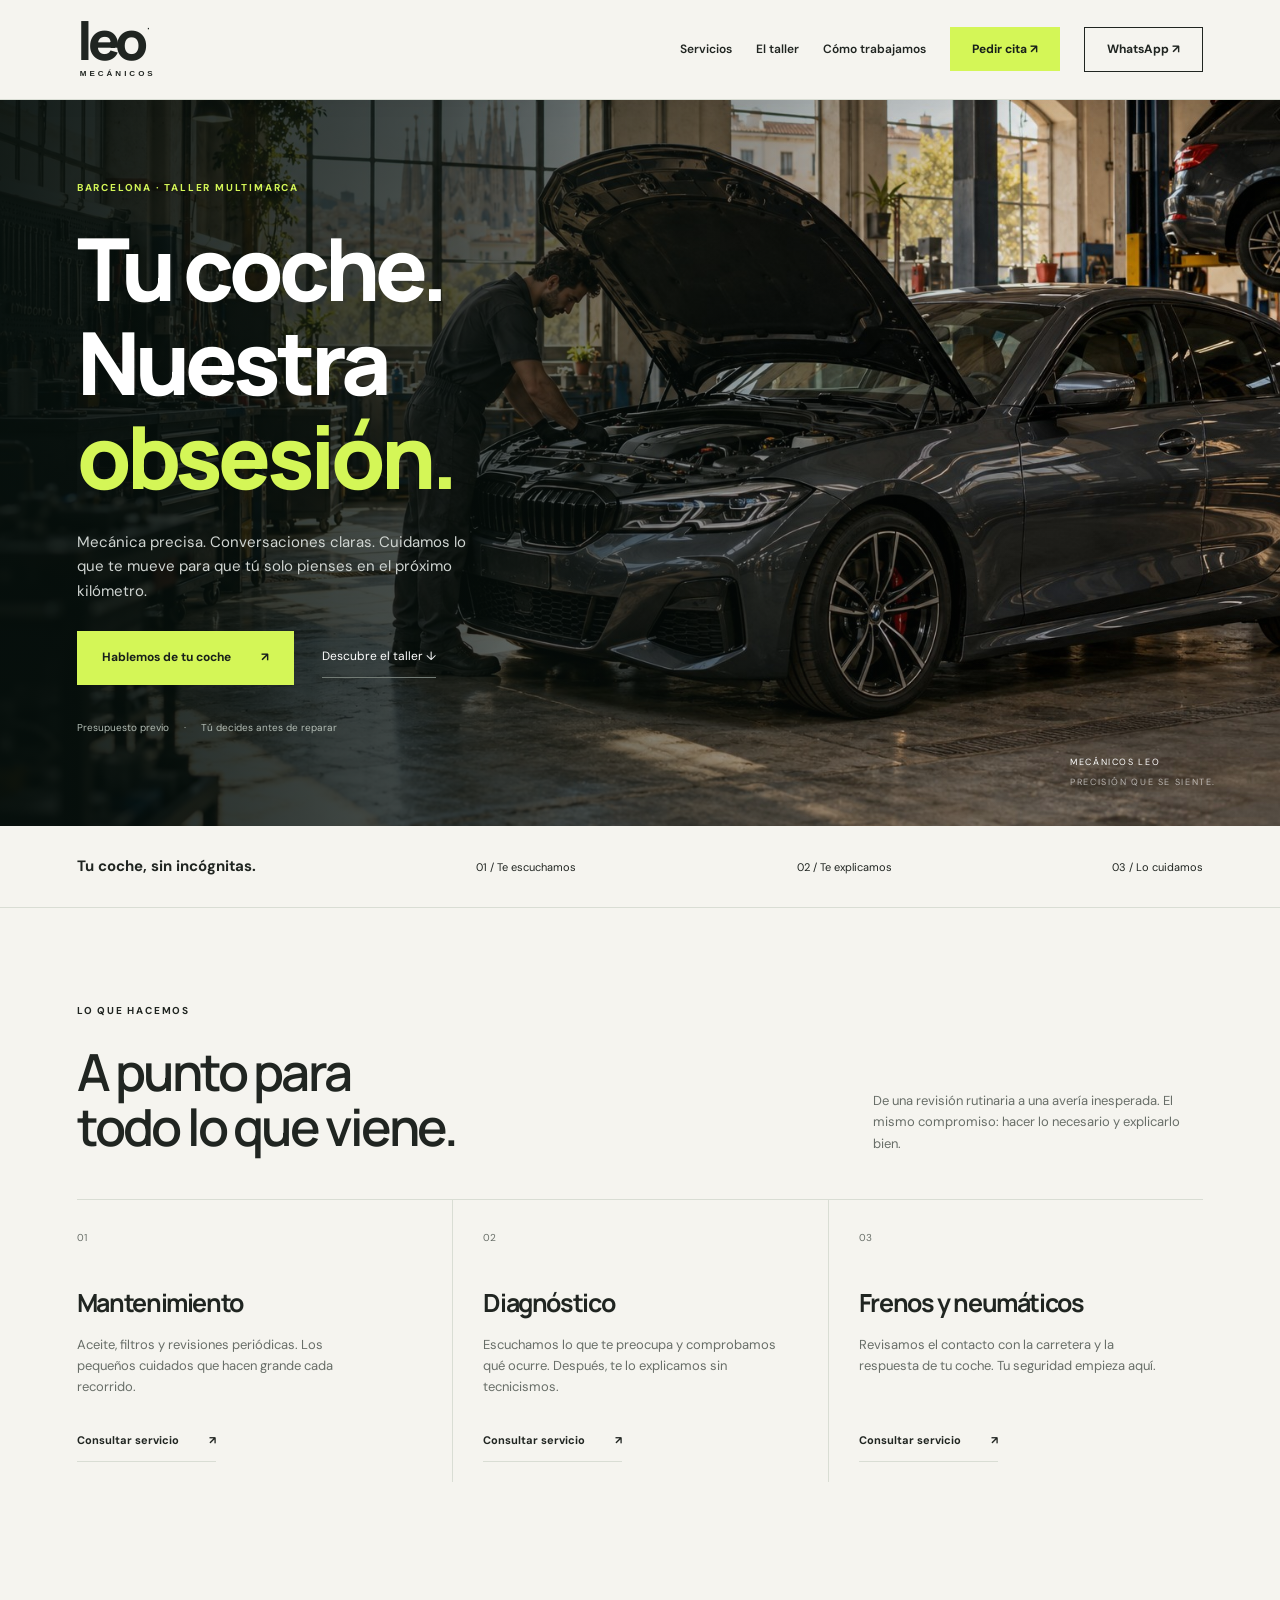
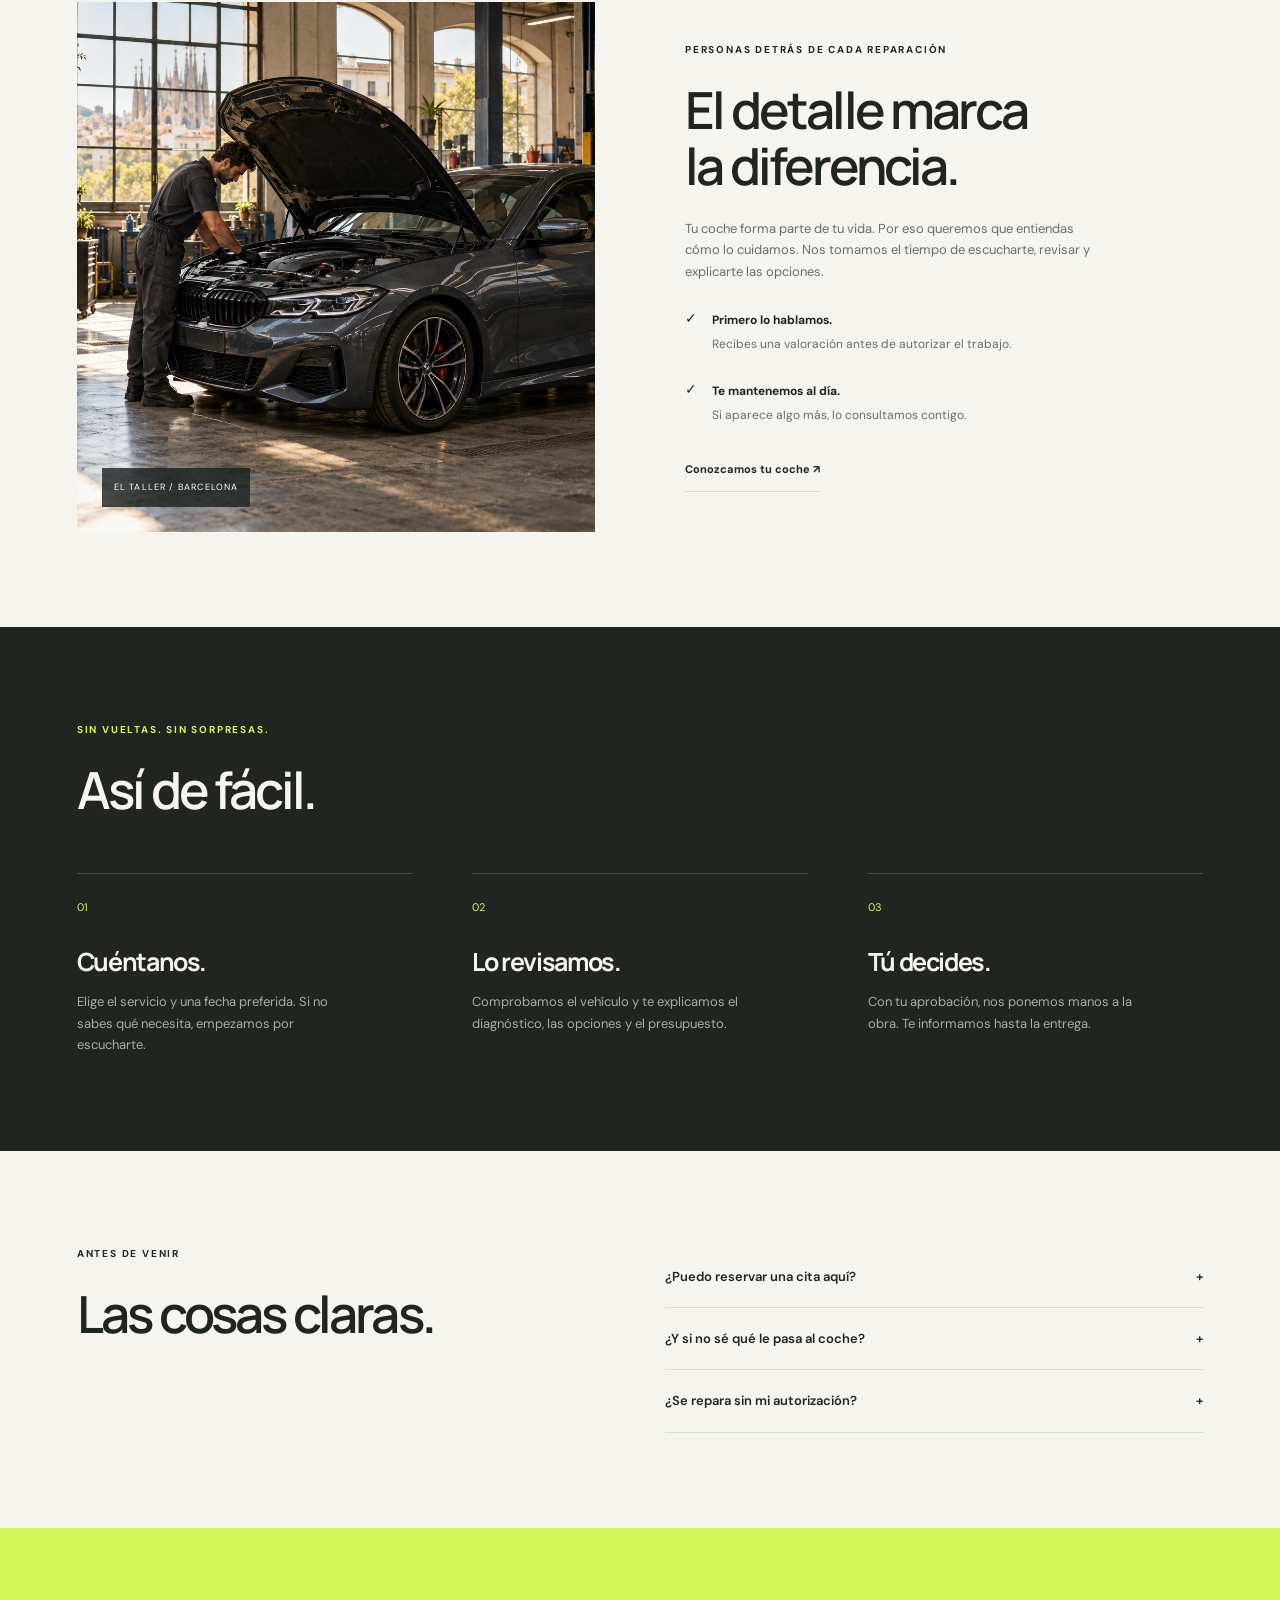
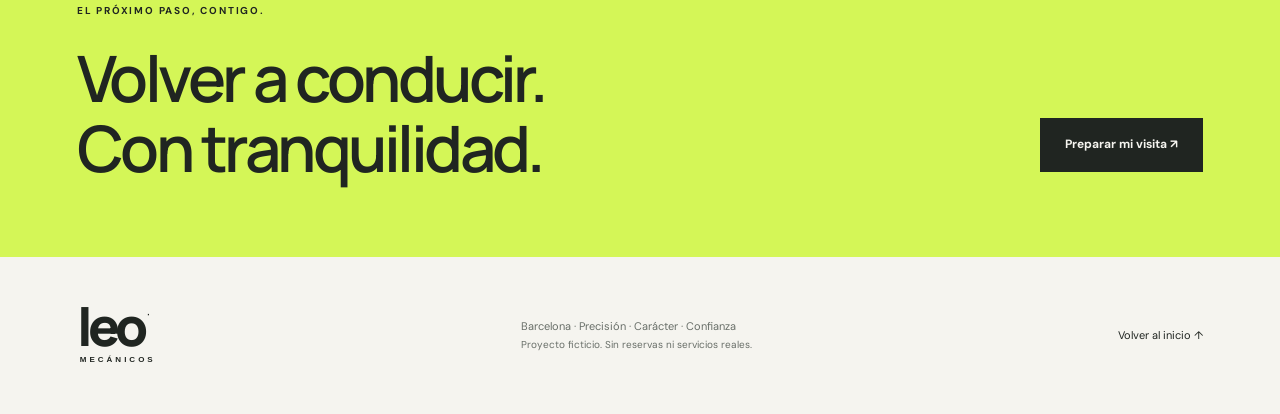
==== commit 6aa4ba89: "Activate workshop WhatsApp contact link" ====
--- a/index.html
+++ b/index.html
@@ -1,5 +1,5 @@
 <!doctype html><html lang="es"><head><meta charset="utf-8"><meta name="viewport" content="width=device-width,initial-scale=1"><meta name="description" content="Mecánicos Leo. Mantenimiento, diagnóstico, frenos y neumáticos. Demo de taller mecánico en Barcelona."><title>Leo Performance · Mecánicos Leo</title><link rel="stylesheet" href="styles.css"><script defer src="app.js"></script></head><body class="performance">
-<header><a class="brand" href="#inicio">leo<span>·</span><small>MECÁNICOS</small></a><nav class="mainnav" id="navigation" aria-label="Navegación principal"><a href="#servicios">Servicios</a><a href="#taller">El taller</a><a href="#proceso">Cómo trabajamos</a><button class="button small" data-book>Pedir cita ↗</button><button class="button small whatsapp" type="button" disabled title="Pendiente de configurar el número del taller">WhatsApp ↗</button></nav><button class="menu" aria-controls="navigation" aria-expanded="false">Menú +</button></header>
+<header><a class="brand" href="#inicio">leo<span>·</span><small>MECÁNICOS</small></a><nav class="mainnav" id="navigation" aria-label="Navegación principal"><a href="#servicios">Servicios</a><a href="#taller">El taller</a><a href="#proceso">Cómo trabajamos</a><button class="button small" data-book>Pedir cita ↗</button><a class="button small whatsapp" href="https://wa.me/34643320586" target="_blank" rel="noopener noreferrer" aria-label="Enviar un WhatsApp a Mecánicos Leo (abre en otra pestaña)">WhatsApp ↗</a></nav><button class="menu" aria-controls="navigation" aria-expanded="false">Menú +</button></header>
 <main id="inicio"><section class="hero"><div class="hero-photo"><img src="assets/garage.jpg" alt="Escena fotográfica conceptual de un mecánico revisando un coche en un taller" fetchpriority="high"></div><div class="hero-copy"><p class="eyebrow">BARCELONA · TALLER MULTIMARCA</p><h1>Tu coche.<br>Nuestra <em>obsesión.</em></h1><p class="description">Mecánica precisa. Conversaciones claras. Cuidamos lo que te mueve para que tú solo pienses en el próximo kilómetro.</p><div class="actions"><button class="button" data-book>Hablemos de tu coche <span>↗</span></button><a class="secondary" href="#servicios">Descubre el taller ↓</a></div><p class="hero-note">Presupuesto previo <span>·</span> Tú decides antes de reparar</p></div><div class="photo-caption">MECÁNICOS LEO <span>PRECISIÓN QUE SE SIENTE.</span></div></section>
 <div class="trust"><span>Tu coche, sin incógnitas.</span><p>01 / Te escuchamos</p><p>02 / Te explicamos</p><p>03 / Lo cuidamos</p></div>
 <section class="section" id="servicios"><div class="section-heading"><div><p class="eyebrow">LO QUE HACEMOS</p><h2>A punto para<br>todo lo que viene.</h2></div><p>De una revisión rutinaria a una avería inesperada. El mismo compromiso: hacer lo necesario y explicarlo bien.</p></div><div class="services"><article class="service"><span class="number">01</span><h3>Mantenimiento</h3><p>Aceite, filtros y revisiones periódicas. Los pequeños cuidados que hacen grande cada recorrido.</p><button class="textlink" data-book data-service="Mantenimiento">Consultar servicio <span>↗</span></button></article><article class="service"><span class="number">02</span><h3>Diagnóstico</h3><p>Escuchamos lo que te preocupa y comprobamos qué ocurre. Después, te lo explicamos sin tecnicismos.</p><button class="textlink" data-book data-service="Diagnóstico">Consultar servicio <span>↗</span></button></article><article class="service"><span class="number">03</span><h3>Frenos y neumáticos</h3><p>Revisamos el contacto con la carretera y la respuesta de tu coche. Tu seguridad empieza aquí.</p><button class="textlink" data-book data-service="Frenos y neumáticos">Consultar servicio <span>↗</span></button></article></div></section>
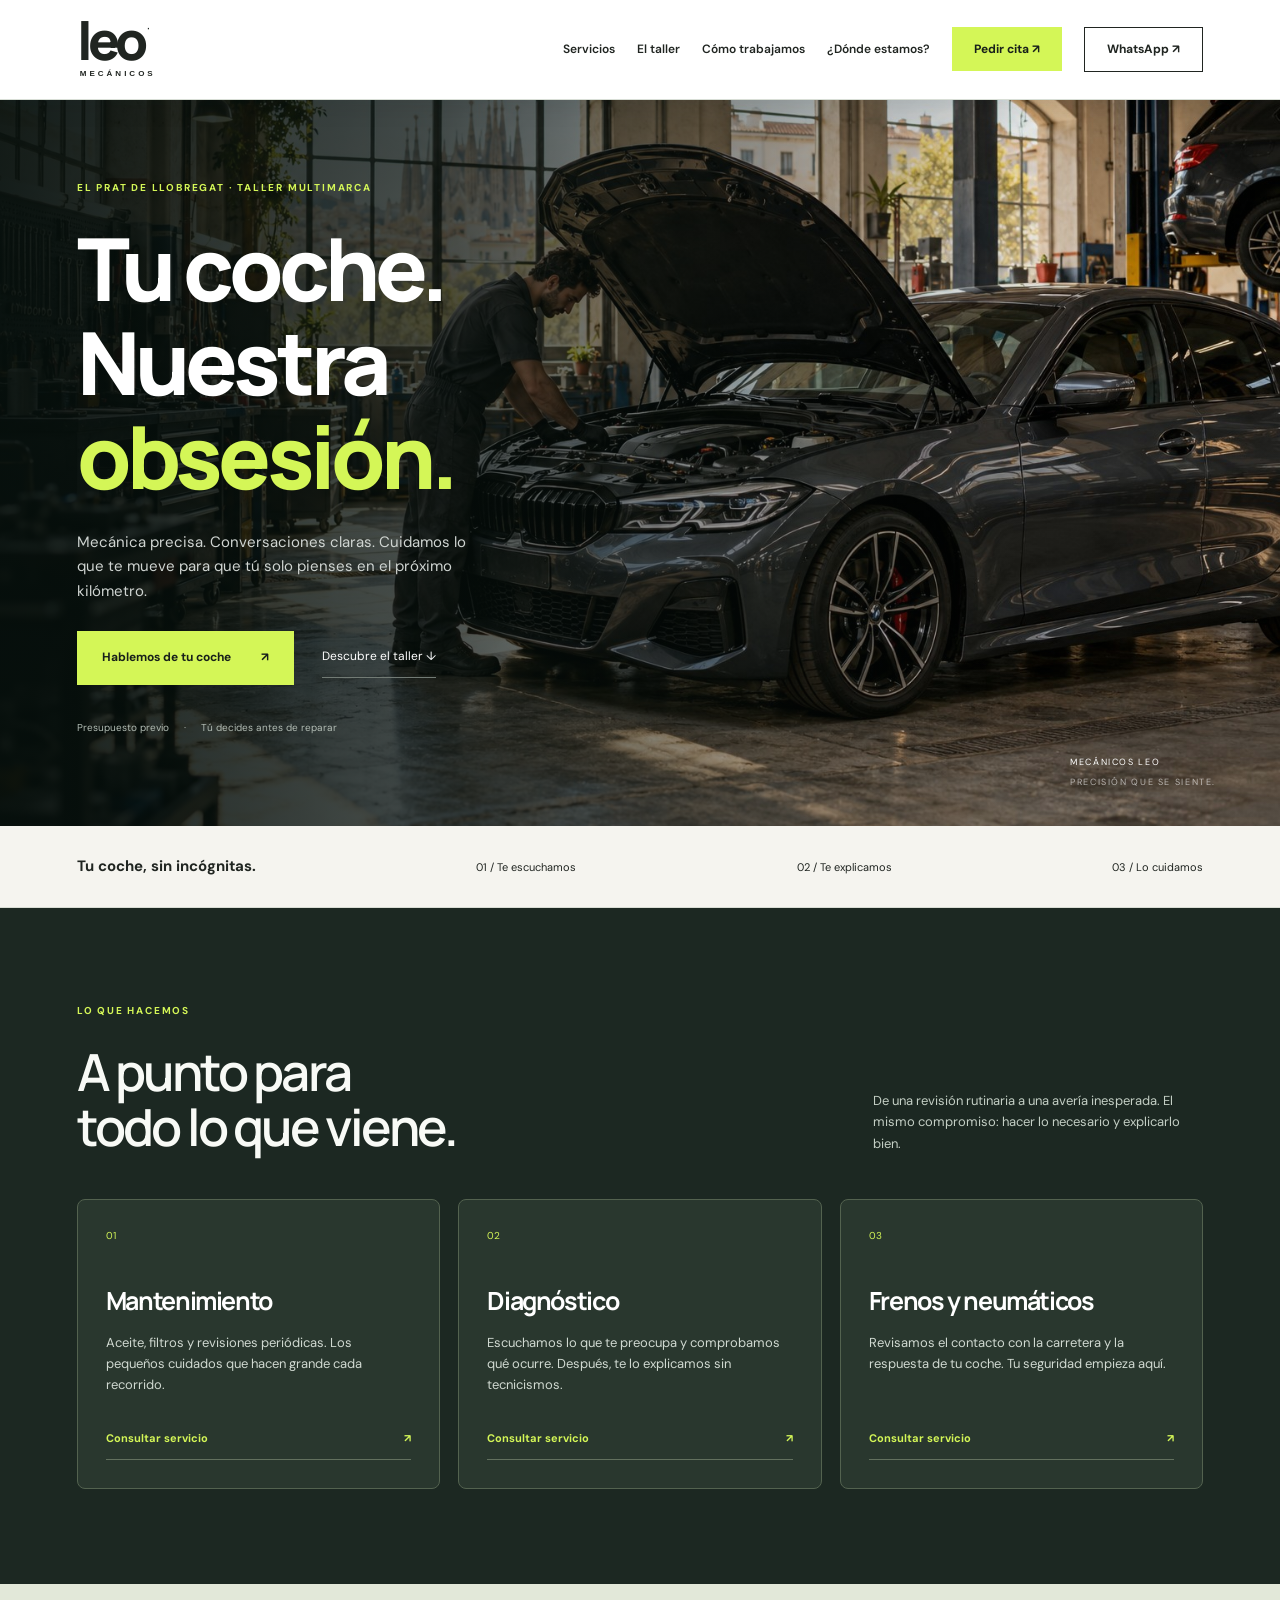
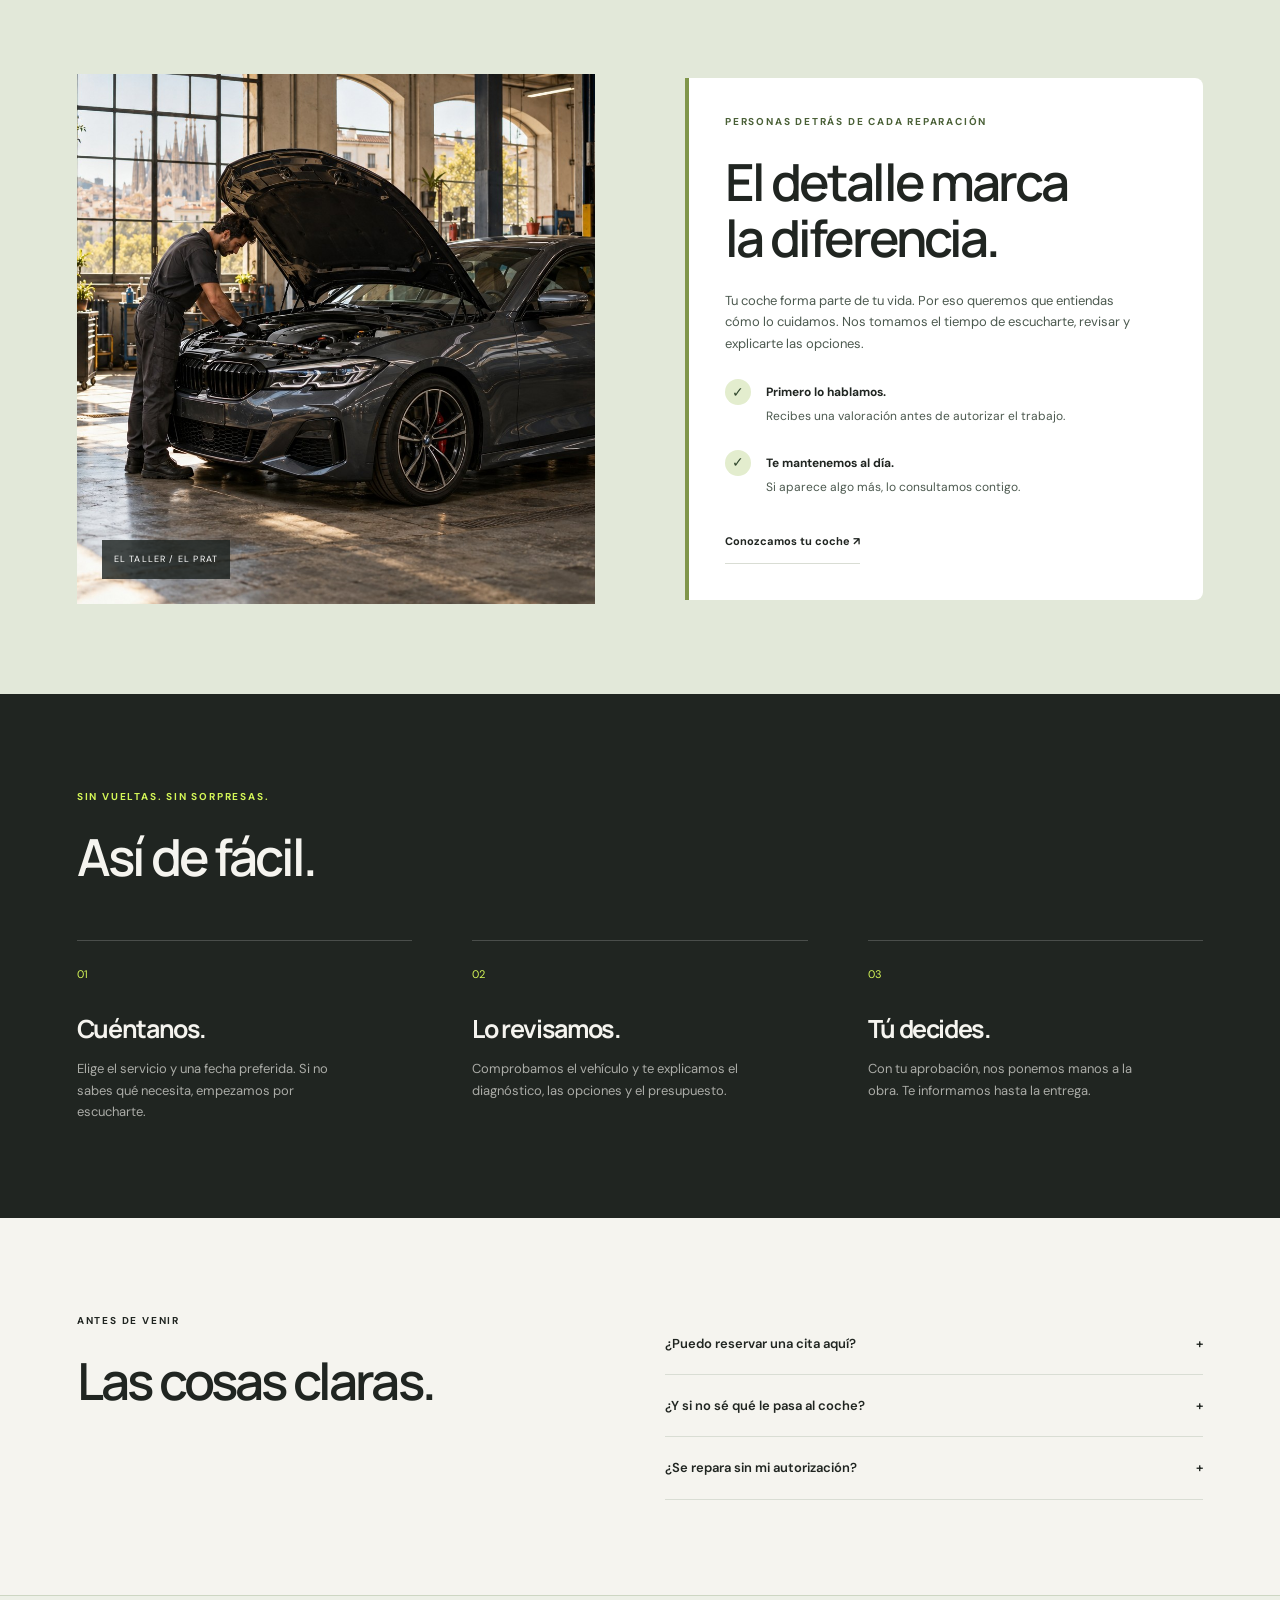
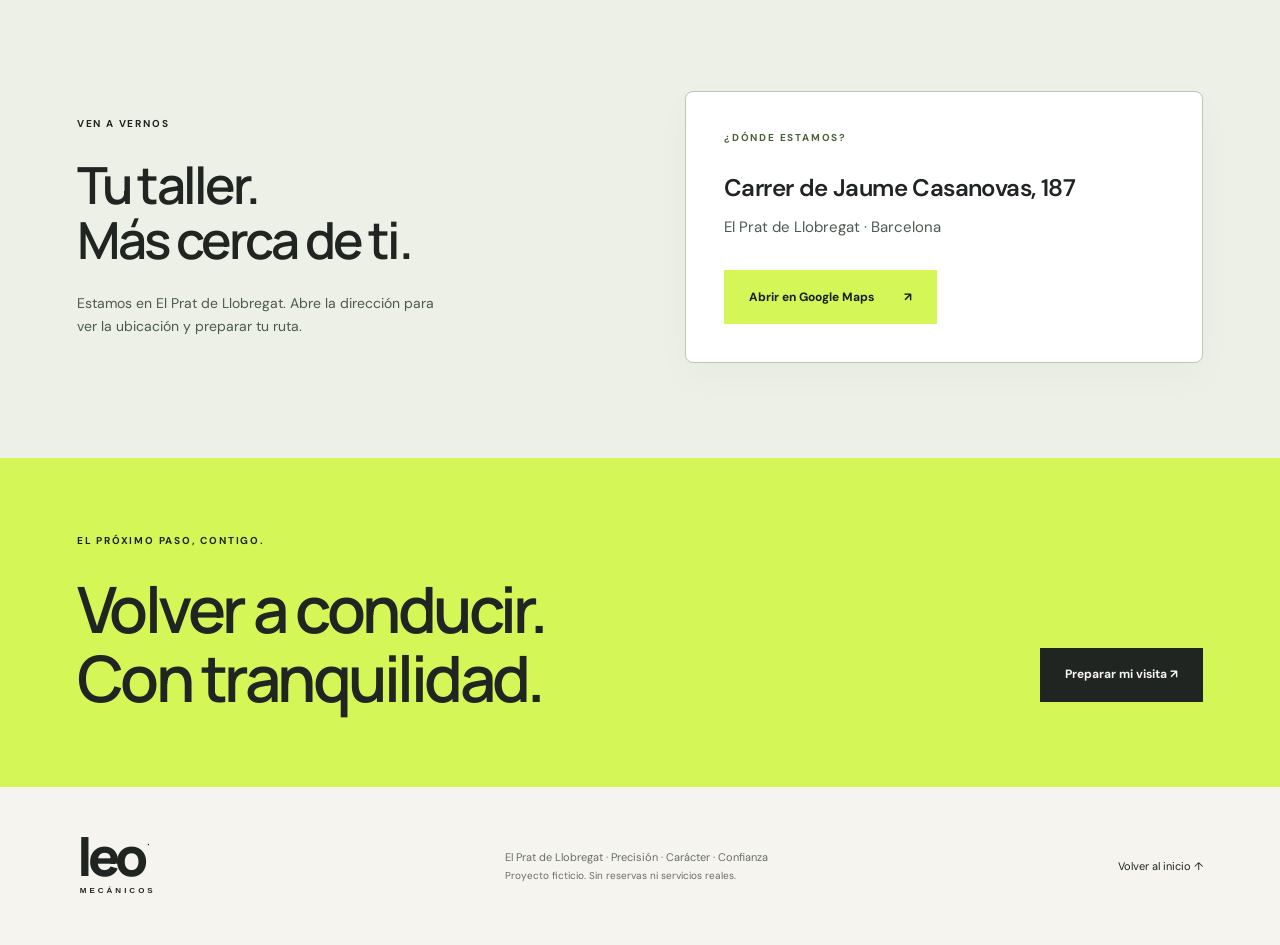
==== commit 560c565a: "Fix header on scroll, improve contrast and add Maps location" ====
--- a/index.html
+++ b/index.html
@@ -1,11 +1,12 @@
-<!doctype html><html lang="es"><head><meta charset="utf-8"><meta name="viewport" content="width=device-width,initial-scale=1"><meta name="description" content="Mecánicos Leo. Mantenimiento, diagnóstico, frenos y neumáticos. Demo de taller mecánico en Barcelona."><title>Leo Performance · Mecánicos Leo</title><link rel="stylesheet" href="styles.css"><script defer src="app.js"></script></head><body class="performance">
-<header><a class="brand" href="#inicio">leo<span>·</span><small>MECÁNICOS</small></a><nav class="mainnav" id="navigation" aria-label="Navegación principal"><a href="#servicios">Servicios</a><a href="#taller">El taller</a><a href="#proceso">Cómo trabajamos</a><button class="button small" data-book>Pedir cita ↗</button><a class="button small whatsapp" href="https://wa.me/34643320586" target="_blank" rel="noopener noreferrer" aria-label="Enviar un WhatsApp a Mecánicos Leo (abre en otra pestaña)">WhatsApp ↗</a></nav><button class="menu" aria-controls="navigation" aria-expanded="false">Menú +</button></header>
-<main id="inicio"><section class="hero"><div class="hero-photo"><img src="assets/garage.jpg" alt="Escena fotográfica conceptual de un mecánico revisando un coche en un taller" fetchpriority="high"></div><div class="hero-copy"><p class="eyebrow">BARCELONA · TALLER MULTIMARCA</p><h1>Tu coche.<br>Nuestra <em>obsesión.</em></h1><p class="description">Mecánica precisa. Conversaciones claras. Cuidamos lo que te mueve para que tú solo pienses en el próximo kilómetro.</p><div class="actions"><button class="button" data-book>Hablemos de tu coche <span>↗</span></button><a class="secondary" href="#servicios">Descubre el taller ↓</a></div><p class="hero-note">Presupuesto previo <span>·</span> Tú decides antes de reparar</p></div><div class="photo-caption">MECÁNICOS LEO <span>PRECISIÓN QUE SE SIENTE.</span></div></section>
+<!doctype html><html lang="es"><head><meta charset="utf-8"><meta name="viewport" content="width=device-width,initial-scale=1"><meta name="description" content="Mecánicos Leo. Mantenimiento, diagnóstico, frenos y neumáticos. Demo de taller mecánico en Barcelona."><title>Leo Performance · Mecánicos Leo</title><link rel="stylesheet" href="styles.css?v=20261023-3"><script defer src="app.js?v=20261023-3"></script></head><body class="performance">
+<header><a class="brand" href="#inicio">leo<span>·</span><small>MECÁNICOS</small></a><nav class="mainnav" id="navigation" aria-label="Navegación principal"><a href="#servicios">Servicios</a><a href="#taller">El taller</a><a href="#proceso">Cómo trabajamos</a><a href="#ubicacion">¿Dónde estamos?</a><button class="button small" data-book>Pedir cita ↗</button><a class="button small whatsapp" href="https://wa.me/34643320586" target="_blank" rel="noopener noreferrer" aria-label="Enviar un WhatsApp a Mecánicos Leo (abre en otra pestaña)">WhatsApp ↗</a></nav><button class="menu" aria-controls="navigation" aria-expanded="false">Menú +</button></header>
+<main id="inicio"><section class="hero"><div class="hero-photo"><img src="assets/garage.jpg" alt="Escena fotográfica conceptual de un mecánico revisando un coche en un taller" fetchpriority="high"></div><div class="hero-copy"><p class="eyebrow">EL PRAT DE LLOBREGAT · TALLER MULTIMARCA</p><h1>Tu coche.<br>Nuestra <em>obsesión.</em></h1><p class="description">Mecánica precisa. Conversaciones claras. Cuidamos lo que te mueve para que tú solo pienses en el próximo kilómetro.</p><div class="actions"><button class="button" data-book>Hablemos de tu coche <span>↗</span></button><a class="secondary" href="#servicios">Descubre el taller ↓</a></div><p class="hero-note">Presupuesto previo <span>·</span> Tú decides antes de reparar</p></div><div class="photo-caption">MECÁNICOS LEO <span>PRECISIÓN QUE SE SIENTE.</span></div></section>
 <div class="trust"><span>Tu coche, sin incógnitas.</span><p>01 / Te escuchamos</p><p>02 / Te explicamos</p><p>03 / Lo cuidamos</p></div>
 <section class="section" id="servicios"><div class="section-heading"><div><p class="eyebrow">LO QUE HACEMOS</p><h2>A punto para<br>todo lo que viene.</h2></div><p>De una revisión rutinaria a una avería inesperada. El mismo compromiso: hacer lo necesario y explicarlo bien.</p></div><div class="services"><article class="service"><span class="number">01</span><h3>Mantenimiento</h3><p>Aceite, filtros y revisiones periódicas. Los pequeños cuidados que hacen grande cada recorrido.</p><button class="textlink" data-book data-service="Mantenimiento">Consultar servicio <span>↗</span></button></article><article class="service"><span class="number">02</span><h3>Diagnóstico</h3><p>Escuchamos lo que te preocupa y comprobamos qué ocurre. Después, te lo explicamos sin tecnicismos.</p><button class="textlink" data-book data-service="Diagnóstico">Consultar servicio <span>↗</span></button></article><article class="service"><span class="number">03</span><h3>Frenos y neumáticos</h3><p>Revisamos el contacto con la carretera y la respuesta de tu coche. Tu seguridad empieza aquí.</p><button class="textlink" data-book data-service="Frenos y neumáticos">Consultar servicio <span>↗</span></button></article></div></section>
-<section class="about section" id="taller"><div class="about-image"><img src="assets/garage.jpg" alt="Vista del espacio de trabajo y revisión mecánica" loading="lazy"><span>EL TALLER / BARCELONA</span></div><div class="about-copy"><p class="eyebrow">PERSONAS DETRÁS DE CADA REPARACIÓN</p><h2>El detalle marca<br>la diferencia.</h2><p>Tu coche forma parte de tu vida. Por eso queremos que entiendas cómo lo cuidamos. Nos tomamos el tiempo de escucharte, revisar y explicarte las opciones.</p><div class="promise"><span>✓</span><div><strong>Primero lo hablamos.</strong><p>Recibes una valoración antes de autorizar el trabajo.</p></div></div><div class="promise"><span>✓</span><div><strong>Te mantenemos al día.</strong><p>Si aparece algo más, lo consultamos contigo.</p></div></div><button class="textlink" data-book>Conozcamos tu coche ↗</button></div></section>
+<section class="about section" id="taller"><div class="about-image"><img src="assets/garage.jpg" alt="Vista del espacio de trabajo y revisión mecánica" loading="lazy"><span>EL TALLER / EL PRAT</span></div><div class="about-copy"><p class="eyebrow">PERSONAS DETRÁS DE CADA REPARACIÓN</p><h2>El detalle marca<br>la diferencia.</h2><p>Tu coche forma parte de tu vida. Por eso queremos que entiendas cómo lo cuidamos. Nos tomamos el tiempo de escucharte, revisar y explicarte las opciones.</p><div class="promise"><span>✓</span><div><strong>Primero lo hablamos.</strong><p>Recibes una valoración antes de autorizar el trabajo.</p></div></div><div class="promise"><span>✓</span><div><strong>Te mantenemos al día.</strong><p>Si aparece algo más, lo consultamos contigo.</p></div></div><button class="textlink" data-book>Conozcamos tu coche ↗</button></div></section>
 <section class="process section" id="proceso"><p class="eyebrow">SIN VUELTAS. SIN SORPRESAS.</p><h2>Así de fácil.</h2><div class="steps"><article><span>01</span><h3>Cuéntanos.</h3><p>Elige el servicio y una fecha preferida. Si no sabes qué necesita, empezamos por escucharte.</p></article><article><span>02</span><h3>Lo revisamos.</h3><p>Comprobamos el vehículo y te explicamos el diagnóstico, las opciones y el presupuesto.</p></article><article><span>03</span><h3>Tú decides.</h3><p>Con tu aprobación, nos ponemos manos a la obra. Te informamos hasta la entrega.</p></article></div></section>
 <section class="section faq"><div><p class="eyebrow">ANTES DE VENIR</p><h2>Las cosas claras.</h2></div><div><details><summary>¿Puedo reservar una cita aquí?</summary><p>Puedes probar la solicitud de demostración. No envía datos ni confirma una cita real.</p></details><details><summary>¿Y si no sé qué le pasa al coche?</summary><p>Selecciona «No lo tengo claro» en el formulario. En un taller real, el siguiente paso sería una valoración del vehículo.</p></details><details><summary>¿Se repara sin mi autorización?</summary><p>La propuesta de atención contempla explicar el presupuesto y pedir tu aprobación antes de intervenir.</p></details></div></section>
+<section class="section location" id="ubicacion" aria-labelledby="location-title"><div><p class="eyebrow">VEN A VERNOS</p><h2 id="location-title">Tu taller.<br>Más cerca de ti.</h2><p class="location-copy">Estamos en El Prat de Llobregat. Abre la dirección para ver la ubicación y preparar tu ruta.</p></div><div class="location-card"><span class="eyebrow">¿DÓNDE ESTAMOS?</span><address>Carrer de Jaume Casanovas, 187<br><span>El Prat de Llobregat · Barcelona</span></address><a class="button" href="https://www.google.com/maps/search/?api=1&amp;query=Jaume%20Casanovas%20187%2C%20El%20Prat%20de%20Llobregat" target="_blank" rel="noopener noreferrer" aria-label="Abrir Jaume Casanovas 187, El Prat de Llobregat en Google Maps (otra pestaña)">Abrir en Google Maps <span aria-hidden="true">↗</span></a></div></section>
 <section class="closing"><p class="eyebrow">EL PRÓXIMO PASO, CONTIGO.</p><h2>Volver a conducir.<br>Con tranquilidad.</h2><button class="button" data-book>Preparar mi visita ↗</button></section></main>
-<footer><a class="brand" href="#inicio">leo<span>·</span><small>MECÁNICOS</small></a><p>Barcelona · Precisión · Carácter · Confianza<br><small>Proyecto ficticio. Sin reservas ni servicios reales.</small></p><a href="#inicio">Volver al inicio ↑</a></footer>
+<footer><a class="brand" href="#inicio">leo<span>·</span><small>MECÁNICOS</small></a><p>El Prat de Llobregat · Precisión · Carácter · Confianza<br><small>Proyecto ficticio. Sin reservas ni servicios reales.</small></p><a href="#inicio">Volver al inicio ↑</a></footer>
 <dialog id="booking"><form id="booking-form"><div class="dialog-head"><p class="eyebrow">TU PRÓXIMA VISITA</p><button type="button" class="close" aria-label="Cerrar">×</button></div><h2>Vamos a ponerlo<br>en marcha.</h2><p>Prueba el recorrido. Esta demo no envía ni guarda tus datos.</p><label>¿Qué necesita tu coche?<select name="service" required><option>Mantenimiento</option><option>Diagnóstico</option><option>Frenos y neumáticos</option><option>No lo tengo claro</option></select></label><label>Fecha preferida<input name="date" type="date" required></label><label>Cuéntanos un poco más <span>(opcional)</span><textarea name="message" rows="3" placeholder="Por ejemplo: se enciende un testigo al arrancar…" maxlength="500"></textarea></label><button class="button" type="submit">Simular solicitud ↗</button><p class="form-note">No se realiza ninguna reserva real.</p><div class="result" role="status" hidden></div></form></dialog></body></html>
--- a/styles.css
+++ b/styles.css
@@ -5,3 +5,30 @@
 
 /* Navegación persistente de Performance */
 header{position:sticky;top:0;z-index:50;border-bottom:1px solid var(--line);box-shadow:0 4px 20px #1420170a}.whatsapp{background:transparent;border:1px solid var(--ink);color:var(--ink)}.whatsapp:disabled{cursor:not-allowed;opacity:.5;transform:none}.mainnav{gap:24px}.mainnav .button{white-space:nowrap}@media(max-width:900px) and (min-width:651px){.mainnav{gap:12px}.mainnav .button{padding:12px}.mainnav>a{font-size:11px}}@media(max-width:650px){.mainnav{max-height:calc(100dvh - 85px);overflow-y:auto}.mainnav>a{padding:7px 0}.mainnav .button{width:100%}}
+
+/* Cabecera siempre visible, contraste y ubicación */
+body.performance{padding-top:100px}
+.performance>header{position:fixed;inset:0 0 auto;max-width:1800px;margin-inline:auto;height:100px;background:#fff;z-index:100;box-shadow:0 5px 24px #0d19151a;border-bottom:1px solid #d8ded6}
+.performance .mainnav{gap:22px}.performance .mainnav>a:not(.button){white-space:nowrap}
+#servicios{background:#1c2822;color:#f8faf6;--line:#4c5a50;--muted:#c4cfc5}
+#servicios .eyebrow,#servicios .number{color:#d4f657}
+#servicios .services{border-top:0;gap:18px}
+#servicios .service,#servicios .service+.service{padding:28px;background:#29372e;border:1px solid #53624f;border-radius:8px}
+#servicios .service h3{color:#fff}
+#servicios .service p{color:#d0d9d1}
+#servicios .textlink{color:#d4f657;width:100%;border-bottom-color:#62705e}
+#taller{background:#e2e8d9;padding-top:90px;padding-bottom:90px}
+#taller .about-copy{background:#fff;padding:36px;border-left:4px solid #80964b;border-radius:0 8px 8px 0}
+#taller .about-copy>.eyebrow{color:#4a6037}
+#taller .about-copy>p:not(.eyebrow),#taller .promise p{color:#4c594f}
+#taller .promise>span{background:#e3edce;color:#30472d;border-radius:50%;width:26px;height:26px;display:grid;place-items:center;flex-shrink:0}
+.location{display:grid;grid-template-columns:1fr 1fr;gap:8%;align-items:center;background:#edf0e7;border-top:1px solid #cdd6c3}
+.location-copy{max-width:370px;margin-top:25px;color:#4c594f;font-size:14px}
+.location-card{background:white;border:1px solid #bac8ae;border-radius:8px;padding:38px;box-shadow:0 12px 35px #20302008}
+.location-card .eyebrow{display:block;color:#4a6037}
+.location-card address{font-style:normal;font-size:24px;font-weight:600;line-height:1.5;letter-spacing:-.025em}
+.location-card address span{font-size:15px;font-weight:400;color:#4c594f;letter-spacing:0}
+.location-card .button{margin-top:28px}
+@media(max-width:1100px){.performance .mainnav{gap:13px}.performance .mainnav>a{font-size:11px}.performance .mainnav .button{padding-inline:14px}}
+@media(max-width:950px){.performance>header{height:85px}.performance{padding-top:85px!important}.performance .menu{display:block;background:transparent;color:var(--ink);font-size:12px}.performance .mainnav{display:none;position:absolute;top:85px;left:0;right:0;padding:25px 6%;background:#fff;box-shadow:0 15px 20px #0002;max-height:calc(100dvh - 85px);overflow-y:auto}.performance .mainnav.open{display:flex;align-items:stretch;flex-direction:column;gap:15px}.performance .mainnav>a:not(.button){padding:7px 0;font-size:14px}.performance .mainnav .button{width:100%}}
+@media(max-width:650px){#servicios .services{gap:14px}#servicios .service,#servicios .service+.service{padding:25px}#taller{padding-top:55px;padding-bottom:55px}#taller .about-copy{padding:26px 22px}.location{grid-template-columns:1fr;gap:30px}.location-card{padding:28px 22px}.location-card address{font-size:21px}.location-card .button{width:100%;gap:15px}}
